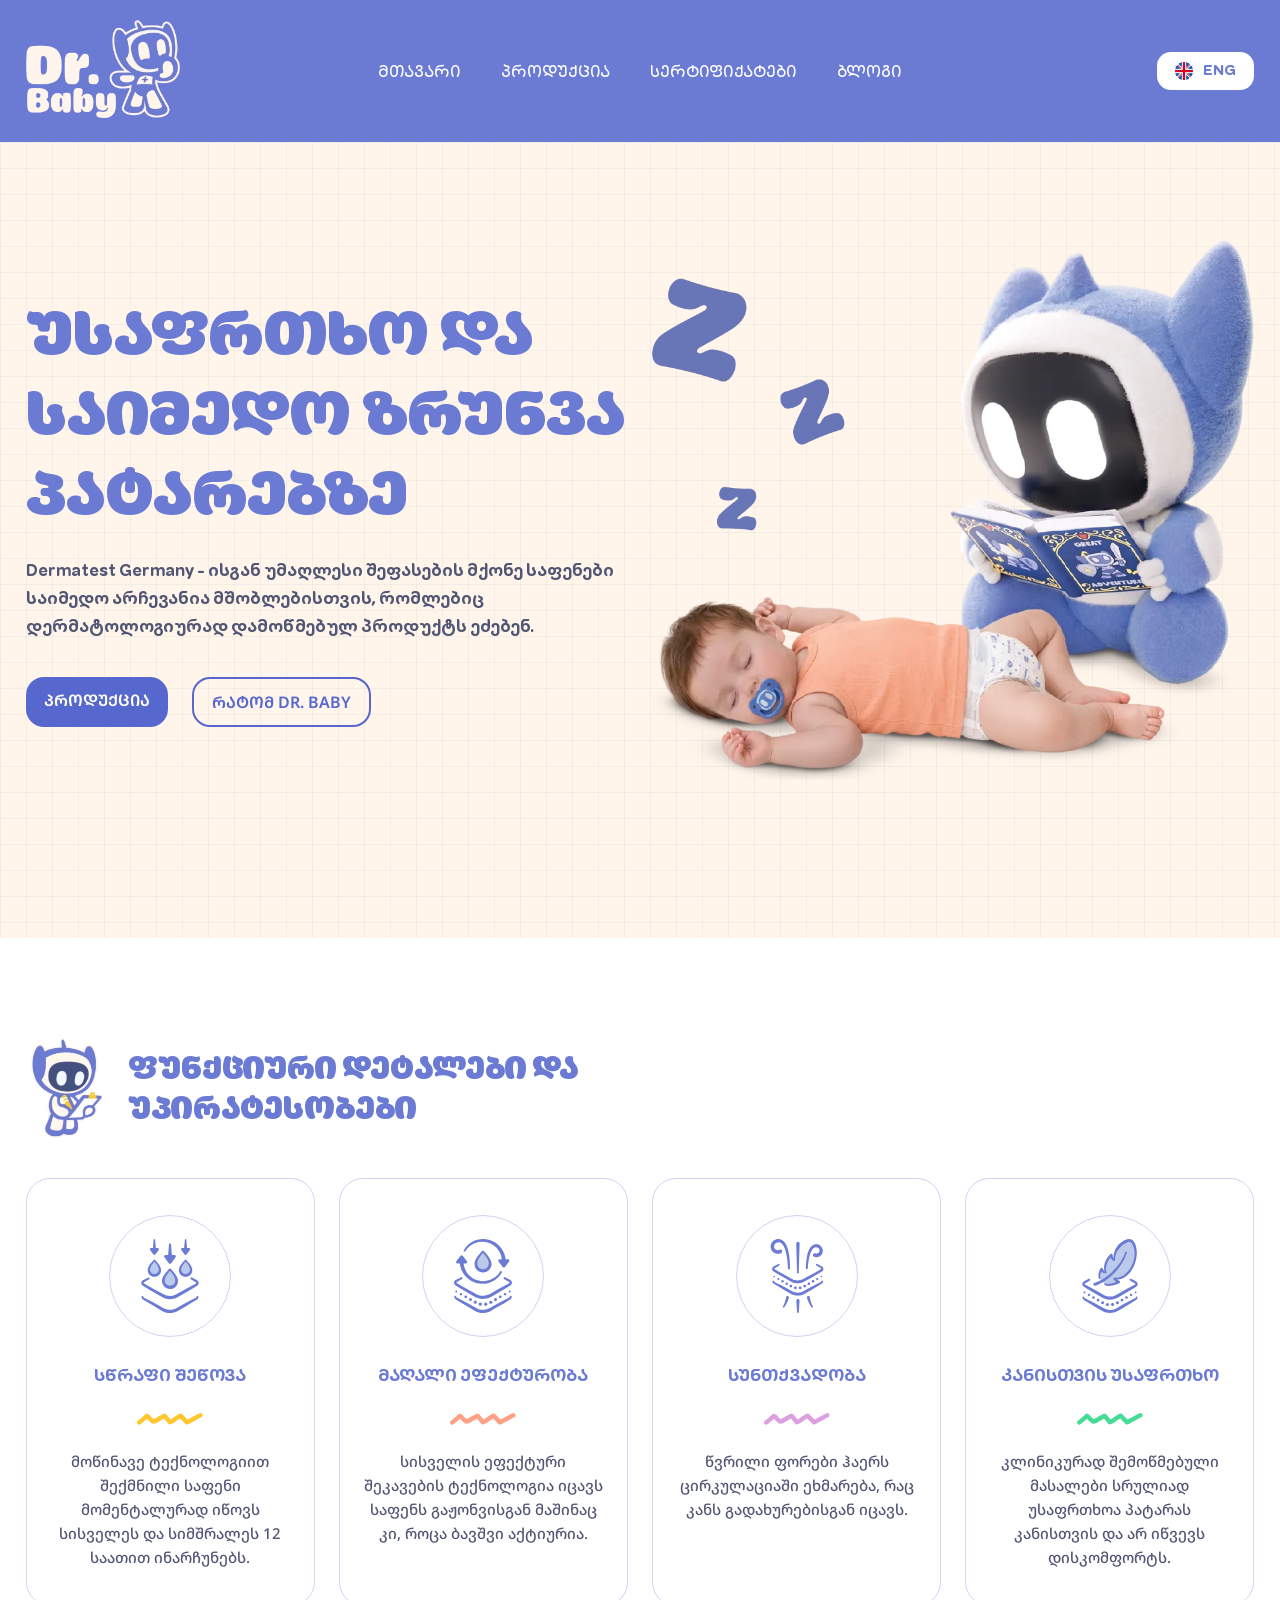
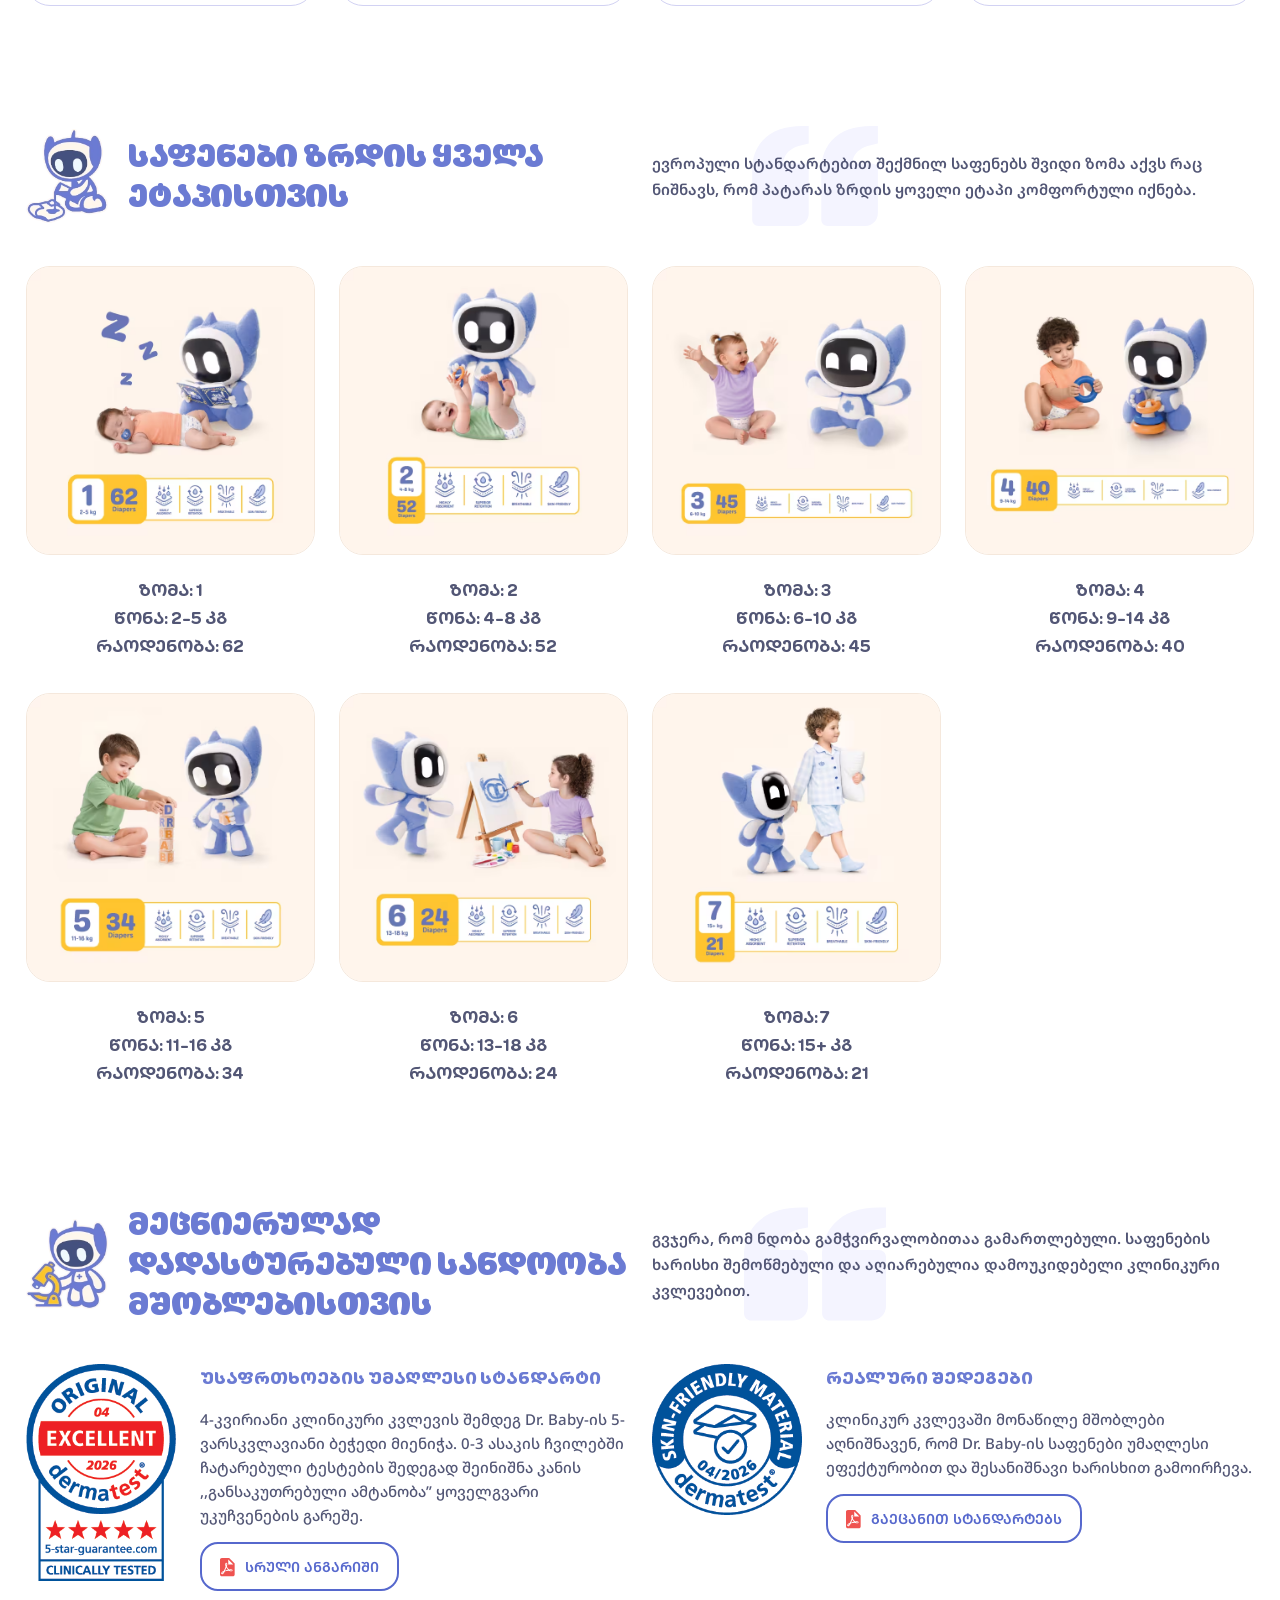
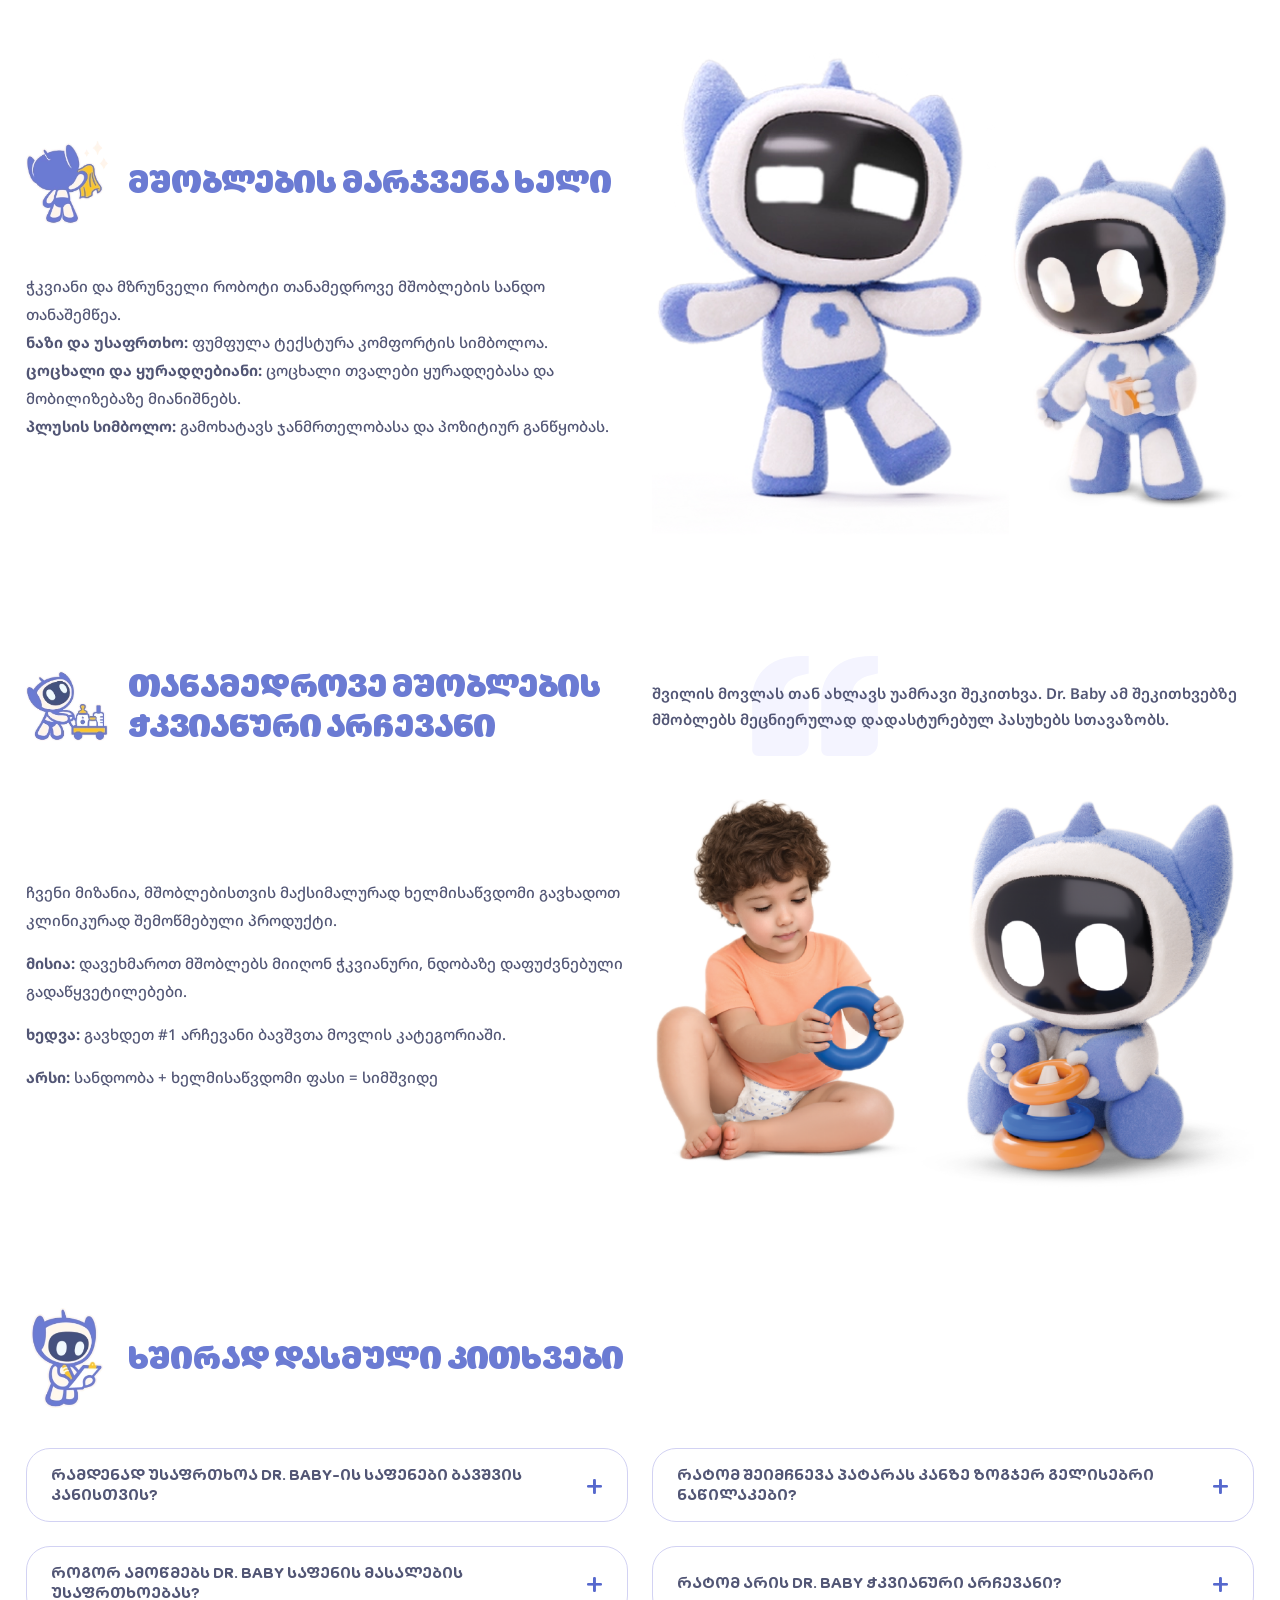
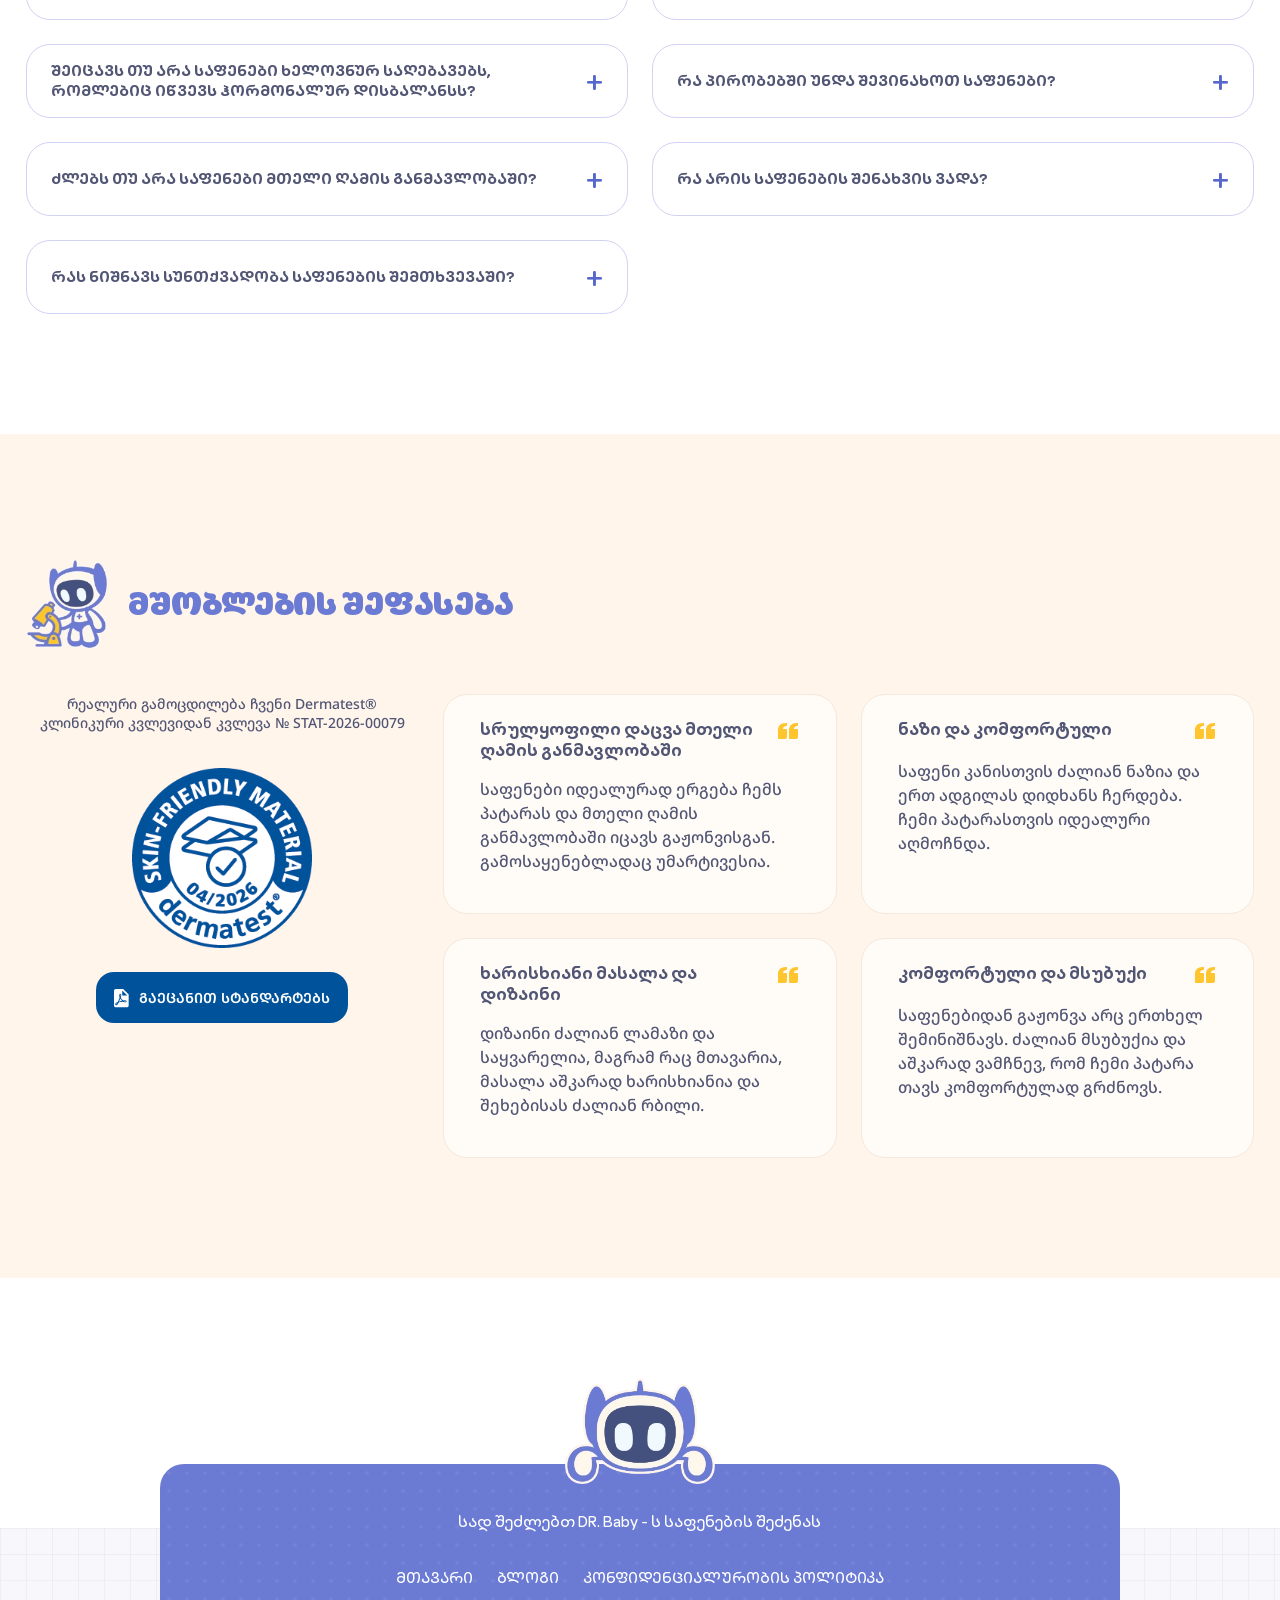
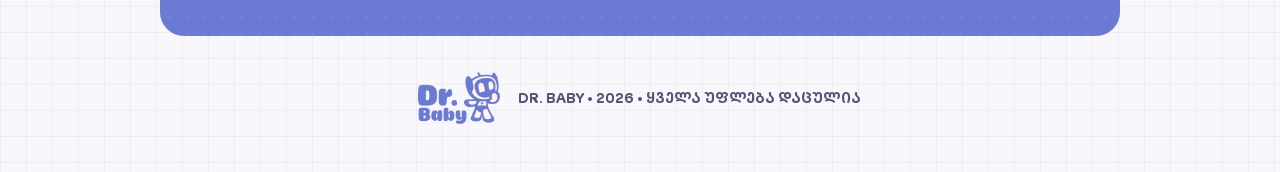
==== index.html @ a58a4345 "Add files via upload" ====
<!doctype html>
<html lang="ka_GE">
    <head>
        <!-- Global Meta Tags -->
        <meta charset="UTF-8" />
        <meta name="description" content="Iwebs HTML Meta Description" />
        <meta name="keywords" content="Iwebs, HTML, Meta, Keywords" />
        <meta name="author" content="Tsotne Kalandadze" />
        <meta name="copyright" content="Tsotne Kalandadze" />
        <meta name="robots" content="index,follow" />
        <meta name="theme-color" content="#000" />
        <meta name="viewport" content="width=device-width, initial-scale=1.0" />
        <!-- Open Graph Meta Tags -->
        <meta property="og:title" content="Iwebs HTML Open Graph Meta Title" />
        <meta property="og:type" content="website/article" />
        <meta property="og:url" content="https://localhost/" />
        <meta
            property="og:image"
            content="https://localhost/assets/media/images/meta-image.jpg"
        />
        <meta property="og:site_name" content="Iwebs HTML" />
        <meta
            property="og:description"
            content="Iwebs HTML Open Graph Meta Description"
        />
        <!-- Twitter Card Meta Tags -->
        <meta name="twitter:card" content="summary_large_image" />
        <meta
            name="twitter:description"
            content="Iwebs HTML Twitter Card Meta Description"
        />
        <meta
            name="twitter:title"
            content="Iwebs HTML Twitter Card Meta Title"
        />
        <meta
            name="twitter:image"
            content="https://localhost/assets/media/images/meta-image.jpg"
        />
        <meta name="twitter:site" content="@iwebshtml" />
        <meta name="twitter:creator" content="@iwebshtml" />
        <!-- Favicons -->
        <link
            rel="apple-touch-icon"
            sizes="180x180"
            href="assets/media/images/favicon/apple-touch-icon.png"
        />
        <link
            rel="icon"
            type="image/png"
            sizes="32x32"
            href="assets/media/images/favicon/favicon-32x32.png"
        />
        <link
            rel="icon"
            type="image/png"
            sizes="16x16"
            href="assets/media/images/favicon/favicon-16x16.png"
        />
        <link rel="manifest" href="site.webmanifest" />
        <!-- Title -->
        <title>Iwebs HTML - Title Tag</title>
        <!-- Canonical URLs -->
        <link rel="canonical" href="https://localhost/" />
        <!-- Styles -->
        <link rel="stylesheet" href="assets/css/fonts.css" />
        <link rel="stylesheet" href="assets/css/main.css" />
        <link rel="stylesheet" href="assets/css/responsive.css" />
    </head>
    <body>
        <header class="main-header">
            <div class="main-header-ui container">
                <div class="header-ui-lft">
                    <a href="#">
                        <img class="header-logo-img" 
                        title="Dr. Baby"
                        alt="Dr. Baby Logo" 
                        src="assets/media/images/drbaby-logo-white.webp">
                    </a>
                </div>

                <div class="header-ui-ctr">
                    <input type="checkbox" id="hamburger" class="hamburger" />
                    <label for="hamburger" class="hamburger-label">
                        <div class="hamburger-icon">
                            <div></div>
                        </div>
                    </label>
                    <nav class="main-nav">
                        <ul>
                            <li><a href="#">მთავარი</a></li>
                            <li><a href="#">პროდუქცია</a></li>
                            <li><a href="#">სერტიფიქატები</a></li>
                            <li><a href="#">ბლოგი</a></li>
                        </ul>
                    </nav>
                </div>

                <div class="header-ui-rgt">
                    <a href="index-en.html" class="lang-btn">
                        <div class="lang-btn-icon lang-btn-en"></div>
                        <span class="lang-btn-txt">ENG</span>
                    </a>
                </div>
            </div>
        </header>
        <!-- /END OF MAIN HEADER -->

        <main class="main-content">

            <section class="hero-section">
                <div class="hero-section-ui container grid grid-2">
                    <div class="hero-section-lft">
                        <div class="hero-section-lft-ui">
                            <h1 class="hero-section-h1">უსაფრთხო და საიმედო ზრუნვა პატარებზე</h1>
                            <h2 class="hero-section-h2">Dermatest Germany - ისგან უმაღლესი შეფასების მქონე საფენები საიმედო არჩევანია მშობლებისთვის, რომლებიც დერმატოლოგიურად დამოწმებულ პროდუქტს ეძებენ.</h2>
                            <div class="hero-btns">
                                <a href="#" class="btn-standard btn-purple">პროდუქცია</a>
                                <a href="#" class="btn-standard btn-transparent">რატომ dr. baby</a>
                            </div>
                        </div>
                    </div>
                    <div class="hero-section-rgt">
                        <div class="hero-section-img-div"></div>
                    </div>
                </div>
            </section>
            <!-- /END OF HERO SECTION -->

            <section class="features-section">
                <div class="features-section-ui container">
                    
                    <div class="section-header">
                        <div class="section-header-lft">
                            <div class="section-mascot features-section-mascot"></div>
                            <h3 class="section-header-h3">ფუნქციური დეტალები და უპირატესობები</h3>
                        </div>
                    </div>

                    <div class="features-cards grid grid-4">
                        
                        <div class="features-card">
                            <div class="features-card-icon features-card-icon-1"></div>
                            <span class="features-card-title">სწრაფი შეწოვა</span>
                            <div class="features-card-line features-card-line-1"></div>
                            <span class="features-card-txt">მოწინავე ტექნოლოგიით შექმნილი საფენი მომენტალურად იწოვს სისველეს და სიმშრალეს 12 საათით ინარჩუნებს.</span>
                        </div>

                        <div class="features-card">
                            <div class="features-card-icon features-card-icon-2"></div>
                            <span class="features-card-title">მაღალი ეფექტურობა</span>
                            <div class="features-card-line features-card-line-2"></div>
                            <span class="features-card-txt">სისველის ეფექტური შეკავების ტექნოლოგია იცავს საფენს გაჟონვისგან მაშინაც კი, როცა ბავშვი აქტიურია.</span>
                        </div>

                        <div class="features-card">
                            <div class="features-card-icon features-card-icon-3"></div>
                            <span class="features-card-title">სუნთქვადობა</span>
                            <div class="features-card-line features-card-line-3"></div>
                            <span class="features-card-txt">წვრილი ფორები ჰაერს ცირკულაციაში ეხმარება, რაც კანს გადახურებისგან იცავს.</span>
                        </div>

                        <div class="features-card">
                            <div class="features-card-icon features-card-icon-4"></div>
                            <span class="features-card-title">კანისთვის უსაფრთხო</span>
                            <div class="features-card-line features-card-line-4"></div>
                            <span class="features-card-txt">კლინიკურად შემოწმებული მასალები სრულიად უსაფრთხოა პატარას კანისთვის და არ იწვევს დისკომფორტს.</span>
                        </div>
                    
                    </div>
                
                </div>
            </section>
            <!-- /END OF FEATURES SECTION -->

            <section class="products-section">
                <div class="products-section-ui container">
                    
                    <div class="section-header section-header-wq">
                        <div class="section-header-lft">
                            <div class="section-mascot products-section-mascot"></div>
                            <h3 class="section-header-h3">საფენები ზრდის ყველა ეტაპისთვის</h3>
                        </div>
                        <div class="section-header-rgt">
                            <p class="section-header-quote">ევროპული სტანდარტებით შექმნილ საფენებს შვიდი ზომა აქვს რაც ნიშნავს, რომ პატარას ზრდის ყოველი ეტაპი კომფორტული იქნება.</p>
                        </div>
                    </div>

                    <div class="product-cards grid grid-4">
                        
                        <div class="product-card">
                            <div class="product-card-img-div">
                                <img class="product-card-img img-scale" 
                                alt="DR.BABY Product Image"
                                title="DR.BABY Product Image"
                                src="assets/media/images/product-images/Product-1-1.avif">
                            </div>
                            <div class="product-card-info">
                                <span class="product-card-info-txt">ზომა: 1</span>
                                <span class="product-card-info-txt">წონა: 2-5 კგ</span>
                                <span class="product-card-info-txt">რაოდენობა: 62</span>
                            </div>
                        </div>

                        <div class="product-card">
                            <div class="product-card-img-div">
                                <img class="product-card-img img-scale" 
                                alt="DR.BABY Product Image"
                                title="DR.BABY Product Image"
                                src="assets/media/images/product-images/Product-2-2.avif">
                            </div>
                            <div class="product-card-info">
                                <span class="product-card-info-txt">ზომა: 2</span>
                                <span class="product-card-info-txt">წონა: 4-8 კგ</span>
                                <span class="product-card-info-txt">რაოდენობა: 52</span>
                            </div>
                        </div>

                        <div class="product-card">
                            <div class="product-card-img-div">
                                <img class="product-card-img img-scale" 
                                alt="DR.BABY Product Image"
                                title="DR.BABY Product Image"
                                src="assets/media/images/product-images/Product-3-3.avif">
                            </div>
                            <div class="product-card-info">
                                <span class="product-card-info-txt">ზომა: 3</span>
                                <span class="product-card-info-txt">წონა: 6-10 კგ</span>
                                <span class="product-card-info-txt">რაოდენობა: 45</span>
                            </div>
                        </div>

                        <div class="product-card">
                            <div class="product-card-img-div">
                                <img class="product-card-img img-scale" 
                                alt="DR.BABY Product Image"
                                title="DR.BABY Product Image"
                                src="assets/media/images/product-images/Product-4-4.avif">
                            </div>
                            <div class="product-card-info">
                                <span class="product-card-info-txt">ზომა: 4</span>
                                <span class="product-card-info-txt">წონა: 9-14 კგ</span>
                                <span class="product-card-info-txt">რაოდენობა: 40</span>
                            </div>
                        </div>

                        <div class="product-card">
                            <div class="product-card-img-div">
                                <img class="product-card-img img-scale" 
                                alt="DR.BABY Product Image"
                                title="DR.BABY Product Image"
                                src="assets/media/images/product-images/Product-5-5.avif">
                            </div>
                            <div class="product-card-info">
                                <span class="product-card-info-txt">ზომა: 5</span>
                                <span class="product-card-info-txt">წონა: 11-16 კგ</span>
                                <span class="product-card-info-txt">რაოდენობა: 34</span>
                            </div>
                        </div>

                        <div class="product-card">
                            <div class="product-card-img-div">
                                <img class="product-card-img img-scale" 
                                alt="DR.BABY Product Image"
                                title="DR.BABY Product Image"
                                src="assets/media/images/product-images/Product-6-6.avif">
                            </div>
                            <div class="product-card-info">
                                <span class="product-card-info-txt">ზომა: 6</span>
                                <span class="product-card-info-txt">წონა: 13-18 კგ</span>
                                <span class="product-card-info-txt">რაოდენობა: 24</span>
                            </div>
                        </div>

                        <div class="product-card">
                            <div class="product-card-img-div">
                                <img class="product-card-img img-scale" 
                                alt="DR.BABY Product Image"
                                title="DR.BABY Product Image"
                                src="assets/media/images/product-images/Product-7-7.avif">
                            </div>
                            <div class="product-card-info">
                                <span class="product-card-info-txt">ზომა: 7</span>
                                <span class="product-card-info-txt">წონა: 15+ კგ</span>
                                <span class="product-card-info-txt">რაოდენობა: 21</span>
                            </div>
                        </div>

                        <!-- <div class="products-card-certificate">
                            <div class="product-certificate"></div>
                            <span class="product-claim">12-საათიანი სიმშრალე და Dermatest® Excellent Safety</span>
                        </div> -->
                    
                    </div>
                
                </div>
            </section>
            <!-- /END OF PRODUCTS SECTION -->

            <!--<section class="certificates-section">
                <div class="certificates-section-ui container">

                    <div class="section-header section-header-wq">
                        <div class="section-header-lft">
                            <div class="section-mascot certificates-section-mascot"></div>
                            <h3 class="section-header-h3">მეცნიერულად დადასტურებული სანდოობა მშობლებისთვის</h3>
                        </div>
                        <div class="section-header-rgt">
                            <div class="section-header-quote-icon"></div>
                            <p class="section-header-quote">გვჯერა, რომ ნდობა გამჭვირვალობითაა გამართლებული. საფენების ხარისხი შემოწმებული და აღიარებულია დამოუკიდებელი კლინიკური კვლევებით.</p>
                        </div>
                    </div>

                    <div class="certificates-ui grid grid-4">
                        
                        <div class="certificates">
                            
                            <div class="certificate">
                                <div class="certificate-image-div">
                                     <img alt=""
                                     title=""
                                     class="certificate-image"
                                     src="assets/media/images/CERTIFICATE-1.webp" alt="">
                                </div>
                                <div class="certificate-info">
                                    <span class="certificate-title">უსაფრთხოების უმაღლესი სტანდარტი</span>
                                    <p class="certificate-description">4-კვირიანი კლინიკური კვლევის შემდეგ Dr. Baby-ის 5-ვარსკვლავიანი ბეჭედი მიენიჭა. 0-3 ასაკის ჩვილებში ჩატარებული ტესტების შედეგად შეინიშნა კანის ,,განსაკუთრებული ამტანობა” ყოველგვარი უკუჩვენების გარეშე.</p>
                                    <a href="#" 
                                       target="_blank"
                                       class="btn-standard btn-transparent btn-transparent-file certificates-btn">
                                       <span class="file-btn-icon file-btn-icon-red"></span>
                                        სრული ანგარიში
                                    </a>
                                </div>
                            </div>

                            <div class="line line-blue certificates-line"></div>

                            <div class="certificate">
                                <div class="certificate-image-div">
                                     <img alt=""
                                     title=""
                                     class="certificate-image"
                                     src="assets/media/images/CERTIFICATE-2.webp" alt="">
                                </div>
                                <div class="certificate-info">
                                    <span class="certificate-title">რეალური შედეგები</span>
                                    <p class="certificate-description">კლინიკურ კვლევაში მონაწილე მშობლები აღნიშნავენ, რომ Dr. Baby-ის საფენები უმაღლესი ეფექტურობით და შესანიშნავი ხარისხით გამოირჩევა.</p>
                                    <a href="#" 
                                       target="_blank"
                                       class="btn-standard btn-transparent btn-transparent-file certificates-btn">
                                       <span class="file-btn-icon file-btn-icon-red"></span>
                                        გაეცანით სტანდარტებს
                                    </a>
                                </div>
                            </div>

                        </div>
                        
                        <div class="certificates-3d-mascot-div">

                            <div class="certificates-3d-mascot"></div>

                        </div>
                    
                    </div>
                
                </div>
            </section>-->
            <!-- /END OF CERTIFICATES SECTION -->

            <section class="certificates-section-v2">
                <div class="certificates-section-ui-v2 container">

                    <div class="section-header section-header-wq">
                        <div class="section-header-lft">
                            <div class="section-mascot certificates-section-mascot"></div>
                            <h3 class="section-header-h3">მეცნიერულად დადასტურებული სანდოობა მშობლებისთვის</h3>
                        </div>
                        <div class="section-header-rgt">
                            <p class="section-header-quote">გვჯერა, რომ ნდობა გამჭვირვალობითაა გამართლებული. საფენების ხარისხი შემოწმებული და აღიარებულია დამოუკიდებელი კლინიკური კვლევებით.</p>
                        </div>
                    </div>

                    <div class="certificates-ui-v2 grid grid-2">
                        
                        <div class="certificate-v1">
                            <div class="certificate-v1-image-div">
                                <img alt=""
                                title=""
                                class="certificate-image-v1"
                                src="assets/media/images/CERTIFICATE-1.webp" alt="">
                            </div>
                            <div class="certificate-info-v1">
                                <span class="certificate-title">უსაფრთხოების უმაღლესი სტანდარტი</span>
                                <p class="certificate-description">4-კვირიანი კლინიკური კვლევის შემდეგ Dr. Baby-ის 5-ვარსკვლავიანი ბეჭედი მიენიჭა. 0-3 ასაკის ჩვილებში ჩატარებული ტესტების შედეგად შეინიშნა კანის ,,განსაკუთრებული ამტანობა” ყოველგვარი უკუჩვენების გარეშე.</p>
                                <a href="#" 
                                    target="_blank"
                                    class="btn-standard btn-transparent btn-transparent-file certificates-btn">
                                    <span class="file-btn-icon file-btn-icon-red"></span>
                                    სრული ანგარიში
                                </a>
                            </div>
                        </div>
                        
                        <div class="certificate-v1">
                            <div class="certificate-v1-image-div">
                                <img alt=""
                                title=""
                                class="certificate-image-v1"
                                src="assets/media/images/CERTIFICATE-2.webp" alt="">
                            </div>
                            <div class="certificate-info-v1">
                                <span class="certificate-title">რეალური შედეგები</span>
                                <p class="certificate-description">კლინიკურ კვლევაში მონაწილე მშობლები აღნიშნავენ, რომ Dr. Baby-ის საფენები უმაღლესი ეფექტურობით და შესანიშნავი ხარისხით გამოირჩევა.</p>
                                <a href="#" 
                                    target="_blank"
                                    class="btn-standard btn-transparent btn-transparent-file certificates-btn">
                                    <span class="file-btn-icon file-btn-icon-red"></span>
                                    გაეცანით სტანდარტებს
                                </a>
                            </div>
                        </div>
                    
                    </div>

                </div>
            </section>

            <section class="mascot-section">
                <div class="mascot-section-ui container">

                    <div class="about-mascot-content grid grid-2">
                        
                        <div class="about-mascot-content-lft">

                            <div class="section-header mascot-section-header">
                                <div class="section-header-lft">
                                    <div class="section-mascot mascot-section-mascot"></div>
                                    <h3 class="section-header-h3">მშობლების მარჯვენა ხელი</h3>
                                </div>
                            </div>

                            <div class="about-mascot-txt-div">
                                <p class="about-mascot-txt">ჭკვიანი და მზრუნველი რობოტი თანამედროვე მშობლების სანდო თანაშემწეა.
                                    <br><b>ნაზი და უსაფრთხო:</b> ფუმფულა ტექსტურა კომფორტის სიმბოლოა. 
                                    <br><b>ცოცხალი და ყურადღებიანი:</b> ცოცხალი თვალები ყურადღებასა და მობილიზებაზე მიანიშნებს. 
                                    <br><b>პლუსის სიმბოლო:</b> გამოხატავს ჯანმრთელობასა და პოზიტიურ განწყობას. 
                                </p>
                            </div>
                        
                        </div>
                        
                        <div class="about-mascot-content-rgt">
                            <div class="about-mascot-3d-mascot"></div>
                        </div>
                    
                    </div>

                </div>
            </section>
            <!-- /END OF ABOUT MASCOT SECTION -->

            <section class="about-us-section">
                <div class="about-us-section-ui container">

                    <div class="section-header section-header-wq mascot-section-header">
                        <div class="section-header-lft">
                            <div class="section-mascot about-us-section-mascot"></div>
                            <h3 class="section-header-h3">თანამედროვე მშობლების ჭკვიანური არჩევანი</h3>
                        </div>
                         <div class="section-header-rgt">
                            <p class="section-header-quote">შვილის მოვლას თან ახლავს უამრავი შეკითხვა. Dr. Baby ამ შეკითხვებზე მშობლებს მეცნიერულად დადასტურებულ პასუხებს სთავაზობს.</p>
                        </div>
                    </div>

                    <div class="about-us-ui grid grid-2">

                        <div class="about-us-ui-lft">
                            <div class="about-us-ui-lft-content">
                                <p class="about-us-txt">ჩვენი მიზანია, მშობლებისთვის მაქსიმალურად ხელმისაწვდომი გავხადოთ კლინიკურად შემოწმებული პროდუქტი.</p>
                                <p class="about-us-txt"><b>მისია:</b> დავეხმაროთ მშობლებს მიიღონ ჭკვიანური, ნდობაზე დაფუძვნებული გადაწყვეტილებები.</p>
                                <p class="about-us-txt"><b>ხედვა:</b> გავხდეთ #1 არჩევანი ბავშვთა მოვლის კატეგორიაში.</p> 
                                <p class="about-us-txt"><b>არსი:</b> სანდოობა + ხელმისაწვდომი ფასი = სიმშვიდე</p>
                            </div>
                        </div>

                        <div class="about-us-ui-rgt">
                            <div class="about-us-ui-img-div"></div>
                        </div>

                    </div>

                </div>
            </section>
            <!-- /END OF ABOUT US SECTION -->

            <section class="faq-section">
                <div class="faq-section-ui container">

                    <div class="section-header">
                        <div class="section-header-lft">
                            <div class="section-mascot features-section-mascot"></div>
                            <h3 class="section-header-h3">ხშირად დასმული კითხვები</h3>
                        </div>
                    </div>

                    <div class="faq-container">
                        
                        <div class="faq-column">
                            
                            <div class="faq-item">
                                <button class="faq-question">
                                    რამდენად უსაფრთხოა Dr. Baby-ის საფენები ბავშვის კანისთვის?
                                    <span class="icon">+</span>
                                </button>
                            
                                <div class="faq-answer">
                                    <div class="faq-answer-inner">
                                        <p>Dr. Baby-ის საფენები შემოწმებულია კლინიკურად დერმატოლოგიური მეთვალყურეობის ქვეშ და მიღებული აქვს 5-ვარსკვლავიანი შეფასება Dermatest Germany-ისგან. 4-კვირიანი დაკვირვების შედეგად დადგინდა, რომ პროდუქტს არ აქვს გვერდითი მოვლენები და არ იწვევს კანის გაღიზიანებას.</p>
                                    </div>
                                </div>
                            </div>

                            <div class="faq-item">
                                <button class="faq-question">
                                    როგორ ამოწმებს Dr. Baby საფენის მასალების უსაფრთხოებას?
                                    <span class="icon">+</span>
                                </button>
                            
                                <div class="faq-answer">
                                    <div class="faq-answer-inner">
                                        <p>საფენების წარმოებისას Dr. Baby არ იყენებს მავნე მასალებს. საბაზისო კომპონენტები მოწმდება ციტოტოქსიკურობაზე და არ არის ბიოაკუმულირებადი.</p>
                                    </div>
                                </div>
                            </div>

                            <div class="faq-item">
                                <button class="faq-question">
                                    შეიცავს თუ არა საფენები ხელოვნურ საღებავებს, რომლებიც იწვევს ჰორმონალურ დისბალანსს?
                                    <span class="icon">+</span>
                                </button>
                            
                                <div class="faq-answer">
                                    <div class="faq-answer-inner">
                                        <p>არა, Dr. Baby-ის საფენები არ მზადდება ისეთი მასალებისგან, რომლებიც ჰორმონალურ დისბალანსს იწვევს. საფენებში გამოყენებული პიგმენტები გარეთ არ გამოიყოფა და, შესაბამისად, არ ხვდება პატარას კანზე.</p>
                                    </div>
                                </div>
                            </div>

                             <div class="faq-item">
                                <button class="faq-question">
                                    ძლებს თუ არა საფენები მთელი ღამის განმავლობაში?
                                    <span class="icon">+</span>
                                </button>
                            
                                <div class="faq-answer">
                                    <div class="faq-answer-inner">
                                        <p>დიახ, კლინიკური კვლევით დადასტურდა, რომ საფენები მთელი ღამის განმავლობაში აკავებს სისველეს.</p>
                                    </div>
                                </div>
                            </div>

                             <div class="faq-item">
                                <button class="faq-question">
                                    რას ნიშნავს სუნთქვადობა საფენების შემთხვევაში?
                                    <span class="icon">+</span>
                                </button>
                            
                                <div class="faq-answer">
                                    <div class="faq-answer-inner">
                                        <p>საფენებში გამოყენებულია ისეთი მასალები, რომლებიც ჰაერის ცირკულაციას უწყობს ხელს. შედეგად, პატარას კანი ინარჩუნებს ნორმალურ ტემპერატურას და არ ღიზიანდება.</p>
                                    </div>
                                </div>
                            </div>

                        </div><!-- /end of faq-column-1 -->

                        <div class="faq-column">

                            <div class="faq-item">
                                <button class="faq-question">
                                    რატომ შეიმჩნევა პატარას კანზე ზოგჯერ გელისებრი ნაწილაკები? 
                                    <span class="icon">+</span>
                                </button>
                            
                                <div class="faq-answer">
                                    <div class="faq-answer-inner">
                                        <p>ეს ნაწილაკები გელისებრი მასალის ნაწილია, რომელიც არაა ტოქსიკური. თუ კანზე ამ ნაწილაკებს შეამჩნევთ, ნაზად მოაშორეთ ხელსახოცით.</p>
                                    </div>
                                </div>
                            </div>

                            <div class="faq-item">
                                <button class="faq-question">
                                    რატომ არის Dr. Baby ჭკვიანური არჩევანი?
                                    <span class="icon">+</span>
                                </button>
                            
                                <div class="faq-answer">
                                    <div class="faq-answer-inner">
                                        <p>Dr. Baby-ის საფენები ევროპული სტანდარტების მიხედვითაა დამზადებული და ამავდროულად ხელმისაწვდომი ფასით გამოირჩევა.</p>
                                    </div>
                                </div>
                            </div>

                            <div class="faq-item">
                                <button class="faq-question">
                                    რა პირობებში უნდა შევინახოთ საფენები?
                                    <span class="icon">+</span>
                                </button>
                            
                                <div class="faq-answer">
                                    <div class="faq-answer-inner">
                                        <p>შეინახეთ საფენები მშრალ, გრილ ადგილას, რომელსაც მზის პირდაპირი სინათლე არ უდგება.</p>
                                    </div>
                                </div>
                            </div>

                            <div class="faq-item">
                                <button class="faq-question">
                                    რა არის საფენების შენახვის ვადა?
                                    <span class="icon">+</span>
                                </button>
                            
                                <div class="faq-answer">
                                    <div class="faq-answer-inner">
                                        <p>რეკომენდებული პირობების დაცვის შემთხვევაში, შენახვის ვადა 12 თვეა.</p>
                                    </div>
                                </div>
                            </div>

                        </div><!-- /end of faq-column-2 -->
                    </div>

                </div>
            </section>
            <!-- /END OF FAQ SECTION -->

            <section class="ratings-section">
                <div class="ratings-section-ui container">

                    <div class="section-header">
                        <div class="section-header-lft">
                            <div class="section-mascot certificates-section-mascot"></div>
                            <h3 class="section-header-h3">მშობლების შეფასება</h3>
                        </div>
                    </div>

                    <div class="ratings-ui grid grid-3">
                        
                        <div class="ratings-ui-lft">
                            
                            <div class="ratings-disclaimer">
                                <span class="ratings-disclaimer-txt">რეალური გამოცდილება ჩვენი Dermatest® კლინიკური კვლევიდან კვლევა № STAT-2026-00079</span>
                            </div>
                            
                            <div class="ratings-certificate">
                                
                                <img title=""
                                alt=""
                                src="assets/media/images/CERTIFICATE-2.webp"
                                class="ratings-certificate-img">
                                
                                <a href="#" 
                                target="_blank"
                                class="btn-standard btn-blue btn-blue-file ratings-btn">
                                <span class="file-btn-icon file-btn-icon-blue"></span>
                                გაეცანით სტანდარტებს
                                </a>

                            </div>

                        </div>

                        <div class="ratings-ui-rgt grid grid-2">

                            <div class="rating-card">
                                <div class="rating-card-top">
                                    <span class="rating-card-title">სრულყოფილი დაცვა მთელი ღამის განმავლობაში</span>
                                    <div class="rating-card-quote-icon"></div>
                                </div>
                                <p class="rating-card-txt">საფენები იდეალურად ერგება ჩემს პატარას და მთელი ღამის განმავლობაში იცავს გაჟონვისგან. გამოსაყენებლადაც უმარტივესია.</p>
                            </div>

                            <div class="rating-card">
                                <div class="rating-card-top">
                                    <span class="rating-card-title">ნაზი და კომფორტული</span>
                                    <div class="rating-card-quote-icon"></div>
                                </div>
                                <p class="rating-card-txt">საფენი კანისთვის ძალიან ნაზია და ერთ ადგილას დიდხანს ჩერდება. ჩემი პატარასთვის იდეალური აღმოჩნდა.</p>
                            </div>

                            <div class="rating-card">
                                <div class="rating-card-top">
                                    <span class="rating-card-title">ხარისხიანი მასალა და დიზაინი</span>
                                    <div class="rating-card-quote-icon"></div>
                                </div>
                                <p class="rating-card-txt">დიზაინი ძალიან ლამაზი და საყვარელია, მაგრამ რაც მთავარია, მასალა აშკარად ხარისხიანია და შეხებისას ძალიან რბილი.</p>
                            </div>

                            <div class="rating-card">
                                <div class="rating-card-top">
                                    <span class="rating-card-title">კომფორტული და მსუბუქი</span>
                                    <div class="rating-card-quote-icon"></div>
                                </div>
                                <p class="rating-card-txt">საფენებიდან გაჟონვა არც ერთხელ შემინიშნავს. ძალიან მსუბუქია და აშკარად ვამჩნევ, რომ ჩემი პატარა თავს კომფორტულად გრძნოვს.</p>
                            </div>
                            
                        </div>

                    </div>

                </div>
            </section>
            <!-- /END OF RATINGS SECTION -->

        </main>

        <footer class="main-footer">
            <div class="main-footer-ui container">

                <div class="footer-top-ui">
                
                    <div class="footer-mascot"></div>
                    
                    <div class="footer-top">
                        <span class="footer-info-txt">სად შეძლებთ DR. Baby - ს საფენების შეძენას</span>
                        <nav class="footer-nav">
                            <ul class="footer-nav-ul">
                                <li class="footer-nav-li">
                                    <a href="#" class="footer-nav-a">მთავარი</a>
                                </li>
                                <li class="footer-nav-li">
                                    <a href="#" class="footer-nav-a">ბლოგი</a>
                                </li>
                                <li class="footer-nav-li">
                                    <a href="#" class="footer-nav-a">კონფიდენციალურობის პოლიტიკა</a>
                                </li>
                            </ul>
                        </nav>
                    </div>

                </div>

                <div class="footer-bottom-info">
                    <img alt=""
                    title=""
                    class="footer-logo-img"
                    src="assets/media/images/drbaby-logo-1.webp">
                    <span class="footer-copyright-txt">Dr. Baby   •   2026   •   ყველა უფლება დაცულია</span>
                </div>

            </div>
        </footer>

        <script src="assets/js/script.js"></script>
    </body>
</html>
---- assets/css/fonts.css ----
@font-face {
    font-family: 'OmnesGeorgian';
    src: url('../fonts/OmnesGeorgian-Black.woff2') format('woff2');
    font-weight: 900;
    font-style: normal;
    font-display: swap;
}

@font-face {
    font-family: 'OmnesGeorgian';
    src: url('../fonts/OmnesGeorgian-Bold.woff2') format('woff2');
    font-weight: bold;
    font-style: normal;
    font-display: swap;
}

@font-face {
    font-family: 'OmnesGeorgian';
    src: url('../fonts/OmnesGeorgian-SemiBold.woff2') format('woff2');
    font-weight: 600;
    font-style: normal;
    font-display: swap;
}

@font-face {
    font-family: 'OmnesGeorgian';
    src: url('../fonts/OmnesGeorgian-Medium.woff2') format('woff2');
    font-weight: 500;
    font-style: normal;
    font-display: swap;
}

@font-face {
    font-family: 'Noto Sans Georgian';
    src: url('../fonts/NotoSansGeorgian-Bold.woff2') format('woff2');
    font-weight: bold;
    font-style: normal;
    font-display: swap;
}

@font-face {
    font-family: 'Noto Sans Georgian';
    src: url('../fonts/NotoSansGeorgian-SemiBold.woff2') format('woff2');
    font-weight: 600;
    font-style: normal;
    font-display: swap;
}

@font-face {
    font-family: 'Noto Sans Georgian';
    src: url('../fonts/NotoSansGeorgian-Medium.woff2') format('woff2');
    font-weight: 500;
    font-style: normal;
    font-display: swap;
}

@font-face {
    font-family: 'SN Pro';
    src: url('../fonts/SNPro-Black.woff2') format('woff2');
    font-weight: 900;
    font-style: normal;
    font-display: swap;
}

@font-face {
    font-family: 'SN Pro';
    src: url('../fonts/SNPro-Bold.woff2') format('woff2');
    font-weight: bold;
    font-style: normal;
    font-display: swap;
}

@font-face {
    font-family: 'SN Pro';
    src: url('../fonts/SNPro-SemiBold.woff2') format('woff2');
    font-weight: 600;
    font-style: normal;
    font-display: swap;
}

@font-face {
    font-family: 'SN Pro';
    src: url('../fonts/SNPro-Medium.woff2') format('woff2');
    font-weight: 500;
    font-style: normal;
    font-display: swap;
}

:root {
    --font-primary: "OmnesGeorgian";  
    --font-regular: "Noto Sans Georgian";
    --font-weight-black: 900;
    --font-weight-bold: bold;
    --font-weight-semibold: 600;
    --font-weight-medium: 500;
}

body.eng {
    --font-primary: "SN Pro";
}
---- assets/css/main.css ----
/*
|---------------------------------------------------------
| MAIN LAYOUT                                      1440PX
|---------------------------------------------------------
|
*/

html {
    scroll-behavior: smooth;
}

body {
    margin: 0;
    min-height: 100vh;
    display: flex;
    flex-direction: column;
    min-width: 340px;
}

.main-content {
    flex: 1;
}

.container {
    width: 96%;
    max-width: 1440px;
    margin: 0 auto;
}

.main-footer {
    margin-top: 250px;
    position: relative;
    background: lightslategray;
}

/*
|---------------------------------------------------------
| GLOBAL STYLES                                    1440PX
|---------------------------------------------------------
|
*/

/* Grid Styles */

.grid {
    display: grid;
    gap: 24px;
}

.grid-1 { grid-template-columns: 1fr; }
.grid-2 { grid-template-columns: repeat(2, 1fr); }
.grid-3 { grid-template-columns: repeat(3, 1fr); }
.grid-4 { grid-template-columns: repeat(4, 1fr); }

:root {
    
    /* Colors */
    --full-black: #000;
    --full-white: #fff;
    --main-txt: #525675;
    --main-purple: #6B7BD3;
    --purple-darker: #5668CD;
    --silent-white: #FFF5EB;
    --main-yellow: #FFC52C;
    --rich-grey: #3B3B3B;
    --white-lilac: #F8F8FC;
    --moon-raker: #D2D2F3;
    --medium-electric-blue: #00529B;
    --cotton-white: #FFFBF6;

    /* Borders */
    --border-radius-main: 24px;
    --border-radius-btn: 18px;
    --border-radius-lang-btn: 14px;
    --border-standard: 1px solid var(--moon-raker);
    --border-yellow: 1px solid #F5E8DC;

    /* Margins and Paddings */
    --section-padding-06-12: 60px 0 120px;
    --section-padding-12-06: 120px 0 60px;
    --section-padding-10-12: 100px 0 120px;
    --section-padding-12-12: 120px 0 120px; 
    --section-padding-12-10: 120px 0 100px; 
    --section-padding-0-12: 0 0 120px;

}

.hero-section { padding: var(--section-padding-06-12); }
.features-section { padding: var(--section-padding-10-12); }
.certificates-section-v2 { padding: var(--section-padding-12-06); }
.about-us-section { padding: var(--section-padding-12-12); }
.faq-section { padding: var(--section-padding-0-12) }
.ratings-section { padding: var(--section-padding-12-12); }

/* Buttons */
.btn-standard {
    display: flex;
    gap: 10px;
    font-size: 16px;
    padding: 12px 18px;
    box-sizing: border-box;
    text-decoration: none;
    font-family: var(--font-regular);
    text-transform: uppercase;
    font-feature-settings: "case" on;
    font-weight: var(--font-weight-semibold);
    border-radius: var(--border-radius-btn);
    transition: background-color 0.3s ease; 
}

.btn-purple { 
    color: var(--full-white);
    background-color: var(--purple-darker);
}

.btn-purple:hover {
    background-color: #404d99;
}

.btn-transparent {
    color: var(--purple-darker);
    border: 2px solid var(--purple-darker);
}

.btn-transparent:hover {
    color: var(--full-white);
    background-color: #404d99;
    border: 2px solid #404d99;
}

.btn-transparent-file, .btn-blue-file {
    display: flex;
    font-size: 14px;
    align-items: center;
}

.file-btn-icon {
    width: 15px;
    height: 19px;
    margin-top: 2px;
    min-width: 15px;
    background-size: 15px 19px;
    background-repeat: no-repeat;
}

.file-btn-icon-red {
    background-image: url('../media/images/pdf-icon-red.svg');
}

.file-btn-icon-blue {
    background-image: url('../media/images/pdf-icon-white-1.svg');
}

.btn-blue {
    color: var(--full-white);
    background-color: var(--medium-electric-blue);
}

.btn-blue:hover {
    background-color: #053f72;
}

/* Section Header */
.section-header {
    display: flex;
    padding-bottom: 40px;
}

.section-header-wq {
    gap: 24px;
}

.section-header-wq .section-header-lft  {
    width: 50%;
}

.section-header-lft {
    display: flex;
    gap: 20px;
    width: 100%;
    max-width: 708px;
    align-items: center;  
}

.section-mascot {
    min-width: 82px;
    height: 100px;
    background-size: contain;
    background-repeat: no-repeat;
    background-position: center;       
}

.section-header-h3 {
    margin: 0;
    font-size: 32px;
    line-height: 40px;
    color: var(--main-purple);
    font-family: var(--font-primary);
    font-feature-settings: "case" on;
    font-weight: var(--font-weight-black);
}

.section-header-rgt {
    width: 50%;
    display: flex;
    align-items: center;
    position: relative;
    background-repeat: no-repeat;
    background-size: 142px 100%;
    background-position: 20%;
    background-image: url('../media/images/quote-icon.svg');
}

.section-header-quote {
    width: 100%;
    z-index: 9;
    margin: 0;
    font-size: 15px;
    line-height: 26px;
    color: var(--main-txt);
    font-family: var(--font-regular);
    font-weight: var(--font-weight-semibold);
}

/* Image Styles */
.img-scale { transition: transform 0.3s ease-in-out; } 
.img-scale:hover { transform: scale(1.08); }

/* Lines */
.line {
    width: 100%;
    height: 1px;
}

.line-blue { background-color: var(--moon-raker); }

/*
|---------------------------------------------------------
| MAIN HEADER                                      1440PX
|---------------------------------------------------------
|
*/

.main-header {
    background-color: var(--main-purple);
}

.main-header-ui {
    display: flex;
    padding: 20px 0;
    align-items: center;
    justify-content: space-between;
}

.header-ui-lft {
    width: 30%;
}

.header-logo-img {
    width: 154px;
    height: auto;
    max-width: 100%;
}

.header-ui-ctr {
    width: 70%;
}

.header-ui-rgt {
    width: 30%;
    display: flex;
    justify-content: end;
}

/* Main Navigation */

.hamburger {
    display: none;
    visibility: hidden;
}

.main-nav {
    font-family: var(--font-primary);
    text-transform: uppercase;
    font-feature-settings: "case" on;
}

.main-nav ul {
    margin: 0;
    padding: 0;
    display: flex;
    list-style: none;
    align-items: center;
    justify-content: center;
}

.main-nav ul li {
    margin: 0 3%;
}

.main-nav ul li a { 
    font-size: 17px;
    text-decoration: none;
    color: var(--full-white);
    font-weight: var(--font-weight-medium);
}

.main-nav ul li a:hover {
    text-decoration: underline;
}

/* Header Button */

.lang-btn {
    display: flex;
    gap: 10px;
    padding: 8px 18px;
    justify-content: center;
    align-items: center;
    text-decoration: none;
    background-color: var(--full-white);
    border-radius: var(--border-radius-lang-btn);
}

.lang-btn-icon {
    width: 18px;
    height: 18px;
    background-size: 18px;
    background-repeat: no-repeat;
}

.lang-btn-en { background-image: url('../media/images/eng-flag.png'); }

.lang-btn-ge { background-image: url('../media/images/geo-flag.png'); }

.lang-btn-txt {
    font-size: 16px;
    margin-bottom: 2px;
    color: var(--main-purple);
    font-family: var(--font-primary);
    font-weight: var(--font-weight-semibold);
}

/*
|---------------------------------------------------------
| HERO SECTION                                     1440PX
|---------------------------------------------------------
|
*/

.hero-section {
    overflow: hidden;
    background-color: var(--silent-white);
    background-image:
        linear-gradient(rgba(217, 217, 217, 0.3) 1px, transparent 1px),
        linear-gradient(90deg, rgba(217, 217, 217, 0.3) 1px, transparent 1px);
    background-size: 26px 26px; 
}

.hero-section-lft {
    display: flex;
    align-items: center;
}

.hero-section-h1 {
    margin: 0;
    font-size: 64px;
    line-height: 80px;
    color: var(--main-purple);
    text-transform: uppercase;
    font-feature-settings: "case" on;
    font-family: var(--font-primary);
    font-weight: var(--font-weight-black);
}

.hero-section-h2 {
    font-size: 17px;
    line-height: 28px;
    margin: 24px 0 36px;
    color: var(--main-txt);
    font-family: var(--font-primary);
    font-weight: var(--font-weight-semibold);
}

.hero-btns {
    display: flex;
    gap: 24px;
}

.hero-section-img-div {
    width: 100%;
    height: 616px;
    background-size: contain;
    background-position: center;
    background-repeat: no-repeat;
    background-image: url('../media/images/drbaby-hero-image-1.webp');
}

/*
|---------------------------------------------------------
| FEATRUES SECTION                                 1440PX
|---------------------------------------------------------
|
*/

.features-section {
    overflow: hidden;
    box-sizing: border-box;
}

.features-section-mascot {
    background-image: url('../media/images/drbaby-mascot-small-1.webp');
}

.features-card {
    display: flex;
    flex-direction: column;
    padding: 36px 24px;
    text-align: center;
    align-items: center;
    box-sizing: border-box;
    border: var(--border-standard);
    border-radius: var(--border-radius-main);
}

.features-card-icon {
    width: 120px;
    height: 120px;
    margin-bottom: 24px;
    border-radius: 100%;
    background-size: 58px 74px;
    background-repeat: no-repeat;
    background-position: center;
    border: var(--border-standard);
    transition: transform 0.4s ease-in-out; 
    transform-style: preserve-3d; 
}

.features-card:hover .features-card-icon {
    transform: rotateY(180deg);
}

.features-card-title {
    font-size: 18px;
    line-height: 28px;
    color: var(--main-purple);
    font-family: var(--font-primary);
    font-feature-settings: "case" on;
    font-weight: var(--font-weight-semibold);
}

.features-card-line {
    width: 66px;
    height: 12px;
    margin: 24px;
    background-size: 66px 12px;
    background-repeat: no-repeat;
}

.features-card-txt {
    font-size: 15px;
    line-height: 24px;
    color: var(--main-txt);
    font-family: var(--font-regular);
}

.features-card-icon-1 {
    background-image: url('../media/images/feature-icon-1.svg');
}

.features-card-icon-2 {
    background-image: url('../media/images/feature-icon-2.svg');
}

.features-card-icon-3 {
    background-image: url('../media/images/feature-icon-3.svg');
}

.features-card-icon-4 {
    background-image: url('../media/images/feature-icon-4.svg');
}

.features-card-line-1 {
    background-image: url('../media/images/card-doodle-line-v1.svg');
}

.features-card-line-2 {
    background-image: url('../media/images/card-doodle-line-v2.svg');
}

.features-card-line-3 {
    background-image: url('../media/images/card-doodle-line-v3.svg');
}

.features-card-line-4 {
    background-image: url('../media/images/card-doodle-line-v4.svg');
}

/*
|---------------------------------------------------------
| PRODUCTS SECTION                                 1440PX
|---------------------------------------------------------
|
*/

.products-section-mascot {
    background-image: url('../media/images/drbaby-mascot-small-2.webp');
}

.product-cards {
    gap: 36px 24px;
}

.product-card {
    max-width: 400px;
    margin: 0 auto;
}

.product-card-img-div {
    overflow: hidden;
    aspect-ratio: 1 / 1;
    box-sizing: border-box;
    border: var(--border-yellow);
    border-radius: var(--border-radius-main);
}

.product-card-img {
    width: 100%;
    height: auto;
    object-fit: cover;
}

.product-card-info {
    display: flex;
    gap: 6px;
    margin-top: 24px;
    flex-direction: column;
    align-items: center;
}

.product-card-info-txt,
.product-claim {
    font-size: 18px;
    color: var(--main-txt);
    text-transform: uppercase;
    font-feature-settings: "case" on;
    font-family: var(--font-primary);
    font-weight: var(--font-weight-semibold);
}

/*
|---------------------------------------------------------
| CERTIFICATES SECTION                             1440PX
|---------------------------------------------------------
|
*/

.certificates-section {
    padding: var(--section-padding-12-12);
}

.certificates-section-mascot {
    background-image: url('../media/images/drbaby-mascot-small-3.webp');
}

.certificates {
    display: flex;
    gap: 36px;
    flex-direction: column;
    grid-column: span 3; 
}

.certificate {
    display: flex;
    gap: 24px;
}

.certificate-image-div {
    width: 15%;
    height: auto;
}

.certificate-image {
    width: 100%;
}

.certificates-btn {
    width: auto;
}

.certificate-info {
    width: 85%;
    display: flex;
    gap: 6px;
    flex-direction: column;
    align-items: flex-start;
}

.certificate-title {
    font-size: 18px;
    line-height: 28px;
    color: var(--main-purple);
    text-transform: uppercase;
    font-feature-settings: "case" on;
    font-family: var(--font-primary);
    font-weight: var(--font-weight-bold);
}

.certificate-description{
    font-size: 15px;
    line-height: 24px;
    color: var(--main-txt);
    font-family: var(--font-regular);
    font-weight: var(--font-weight-medium);
}

.certificates-3d-mascot {
    width: 100%;
    height: 100%;
    background-position: center;
    background-repeat: no-repeat;
    background-size: contain;
    background-image: url('../media/images/drbaby-3d-mascot-1-1.webp');
}

/*
|---------------------------------------------------------
| CERTIFICATES SECTION V2                          1440PX
|---------------------------------------------------------
|
*/

.certificate-v1 {
    display: flex;
    gap: 24px;
    flex-direction: row;
}

.certificate-v1-image-div {
    width: 26%;
    height: auto;
}

.certificate-image-v1 {
    width: 100%;
    height: auto;
}

.certificate-info-v1 {
    display: flex;
    width: 74%;
    flex-direction: column;
    align-items: flex-start;
}

/*
|---------------------------------------------------------
| ABOUT MASCOT SECTION                             1440PX
|---------------------------------------------------------
|
*/

.mascot-section-mascot {
    background-image: url('../media/images/drbaby-mascot-small-4.webp');
}

.about-mascot-content-lft {
    display: flex;
    flex-direction: column;
    justify-content: center;
}

.about-mascot-txt {
    font-size: 15px;
    line-height: 28px;
    margin-top: 0;
    color: var(--main-txt);
    font-family: var(--font-regular);
    font-weight: var(--font-weight-medium);
}

.about-mascot-content-rgt {
    max-height: 496px;
}

.about-mascot-3d-mascot {
    width: 100%;
    height: 100%;
    aspect-ratio:  617 / 496;
    background-position: right;
    background-repeat: no-repeat;
    background-size: contain;
    background-image: url('../media/images/drbaby-3d-mascot-6.webp');
}

/*
|---------------------------------------------------------
| ABOUT US SECTION                                 1440PX
|---------------------------------------------------------
|
*/

.about-us-section-mascot {
    background-image: url('../media/images/drbaby-mascot-small-6.webp');
}

.about-us-ui-lft {
    display: flex;
    align-items: center;
}

.about-us-txt {
    font-size: 15px;
    line-height: 28px;
    margin-top: 0;
    color: var(--main-txt);
    font-family: var(--font-regular);
    font-weight: var(--font-weight-medium);
}

.about-us-ui-img-div {
    max-height: 500px;
}

.about-us-ui-img-div {
    width: 100%;
    height: 100%;
    aspect-ratio:  767 / 500;
    background-position: right;
    background-repeat: no-repeat;
    background-size: contain;
    background-image: url('../media/images/drbaby-3d-mascot-7.png');
}

/*
|---------------------------------------------------------
| FAQ SECTION                                      1440PX
|---------------------------------------------------------
|
*/

.faq-container {
    display: flex;
    gap: 24px; 
    margin: 0 auto;
    align-items: flex-start;
    font-family: sans-serif;
}

.faq-column {
    flex: 1;
    gap: 24px; 
    display: flex;
    flex-direction: column;
}

.faq-item {
    overflow: hidden;
    box-sizing: border-box;
    border: var(--border-standard);
    border-radius: var(--border-radius-main);
    transition: border-color 0.3s ease;
}

.faq-question {
    display: flex;
    width: 100%;
    padding: 16px 24px;
    font-size: 16px;
    color: var(--main-txt);
    cursor: pointer;
    border: none;
    background: none;
    align-items: center;
    text-align: left;
    justify-content: space-between;
    font-family: var(--font-primary);
    font-weight: var(--font-weight-semibold);
    text-transform: uppercase;
    font-feature-settings: "case" on;
    transition: color 0.3s ease;
}

.faq-question .icon {
    font-size: 32px;
    font-weight: 400;
    color: var(--purple-darker); 
    transition: transform 0.3s ease, color 0.3s ease;
}

.icon {
    padding-left: 14px;
}

.faq-answer {
    max-height: 0;
    overflow: hidden;
    transition: max-height 0.4s ease-out;
}

.faq-answer-inner {
    font-size: 15px;
    line-height: 24px;
    color: var(--main-txt);
    padding: 0 24px 24px 24px;
    font-family: var(--font-regular);
    font-weight: var(--font-weight-medium);
}

.faq-item.active {
    border-color: var(--main-purple);
}

.faq-item.active .faq-question {
    color: var(--purple-darker); 
}

.faq-item.active .faq-question .icon {
    color: var(--purple-darker); 
    transform: rotate(45deg); 
}

/*
|---------------------------------------------------------
| RATINGS SECTION                                  1440PX
|---------------------------------------------------------
|
*/

.ratings-section {
    background-color: var(--silent-white);
}

.ratings-ui-lft {
    display: flex;
    gap: 36px;
    text-align: center;
    flex-direction: column;
}

.ratings-disclaimer-txt {
    font-size: 14px;
    
    color: var(--main-txt);
    font-family: var(--font-regular);
    font-weight: var(--font-weight-mediumregular);
}

.ratings-certificate {
    display: flex;
    gap: 24px;
    align-items: center;
    flex-direction: column;
}

.ratings-certificate-img {
    width: 100%;
    height: auto;
    max-width: 180px;
}

.ratings-btn {
    padding: 15px 18px;
}

.ratings-ui-rgt {
    height: 100%;
    grid-column: span 2;
}

.rating-card {
    padding: 24px 36px;
    box-sizing: border-box;
    border: var(--border-yellow);
    background-color: var(--cotton-white);
    border-radius: var(--border-radius-main);
    
}

.rating-card-top {
    display: flex;
    gap: 8px;
    align-items: start;
    justify-content: space-between;
}

.rating-card-title {
    font-size: 17px;
    color: var(--main-txt);
    font-family: var(--font-primary);
    font-weight: var(--font-weight-semibold);
}

.rating-card-quote-icon {
    min-width: 24px;
    height: 24px;
    background-size: 24px;
    background-image: url('../media/images/quote-icon-yellow.svg');
}

.rating-card-txt {
    font-size: 16px;
    line-height: 24px;
    color: var(--main-txt);
    font-family: var(--font-regular);
    font-weight: var(--font-weight-medium);
}

/*
|---------------------------------------------------------
| MAIN FOOTER                                      1440PX
|---------------------------------------------------------
|
*/

.main-footer {
    padding-bottom: 48px;
    background-color: var(--white-lilac);
    background-image:
        linear-gradient(rgba(217, 217, 217, 0.3) 1px, transparent 1px),
        linear-gradient(90deg, rgba(217, 217, 217, 0.3) 1px, transparent 1px);
    background-size: 26px 26px;
}

.footer-top-ui {
    display: flex;
    margin-top: -150px;
    align-items: center;
    flex-direction: column;
}

.footer-mascot {
    width: 150px;
    height: 106px;
    z-index: 333;
    background-size: contain;
    background-image: url('../media/images/footer-mascot.webp');
}

.footer-top {
    display: flex;
    width: 100%;
    box-sizing: border-box;
    max-width: 960px;
    margin-top: -20px;
    padding: 48px 24px;
    align-items: center;
    flex-direction: column;
    justify-content: center;
    background-color: var(--main-purple);
    border-radius: var(--border-radius-main);
    background-image:
        radial-gradient(circle, rgba(255, 255, 255, 0.05) 2px, transparent 2px);
    background-size: 18px 18px;
}

.footer-info-txt {
    margin-bottom: 36px;
    text-decoration: none;
    color: var(--full-white);
    font-family: var(--font-primary);
}

.footer-nav ul {
    display: flex;
    gap: 24px;
    margin: 0;
    padding: 0;
    list-style: none;
}

.footer-nav ul a {
    text-decoration: none;
    color: var(--full-white);
    text-transform: uppercase;
    font-feature-settings: "case" on;
    font-family: var(--font-primary);
}

.footer-nav ul a:hover {
    text-decoration: underline;
}

.footer-bottom-info {
    display: flex;
    gap: 18px;
    margin-top: 36px;
    align-items: center;
    justify-content: center;
}

.footer-logo-img {
    width: 82px;
    height: 52px;
}

.footer-copyright-txt {
    font-size: 15px;
    color: var(--main-txt);
    text-transform: uppercase;
    font-feature-settings: "case" on;
    font-family: var(--font-primary);
    font-weight: var(--font-weight-semibold);
}
---- assets/css/responsive.css ----
/*
|---------------------------------------------------------
| RESPONSIVE WHEN < 1200PX                               
|---------------------------------------------------------
|
*/

@media only screen and (max-width: 1200px) {

    /*
    |---------------------------------------------------------
    | FEATRUES SECTION                                 1200PX
    |---------------------------------------------------------
    |
    */

    .features-cards {
        grid-template-columns: repeat(2, 1fr);
    }

    .features-card-icon {
        width: 100px;
        height: 100px;
        background-size: 44px 56px;
    }

}

/*
|---------------------------------------------------------
| RESPONSIVE WHEN < 1024PX                               
|---------------------------------------------------------
|
*/

@media only screen and (max-width: 1024px) {

    /*
    |---------------------------------------------------------
    | GLOBAL STYLES                                    1024PX
    |---------------------------------------------------------
    |
    */

    /* Section Header */

    .section-header-wq {
        flex-direction: column;
    }

    .section-header-wq .section-header-lft  {
        width: 100%;
        max-width: none;
    }

    .section-header-rgt {
        width: 100%;
        align-items: center;
        background-position: 10%;
    }

    :root {

        /* Margins and Paddings */
        --section-padding-06-12: 60px 0 60px;
        --section-padding-12-06: 60px 0 60px;
        --section-padding-10-12: 60px 0 60px;
        --section-padding-12-12: 60px 0 60px; 
        --section-padding-12-10: 60px 0 60px; 
        --section-padding-0-12: 0 0 60px;

    }

    /*
    |---------------------------------------------------------
    | MAIN HEADER                                      1024PX
    |---------------------------------------------------------
    |
    */

    .header-logo-img {
        width: 120px;
    }

    .header-ui-ctr {
        width: auto;
    }


    /*
    |---------------------------------------------------------
    | MAIN MENU                                        1024PX
    |---------------------------------------------------------
    |
    */
    
    .hamburger-label {
        display: block;
        visibility: visible;
    }
    
    .hamburger-icon {
        width: 40px;
        cursor: pointer;
        z-index: 9999;
    }
    
    .hamburger-icon:before, 
    .hamburger-icon div, 
    .hamburger-icon:after {
        background-color: #fff;
        border-radius: 3px;
        content: '';
        display: block;
        height: 5px;
        margin: 7px 0;
        transition: transform .3s ease-in-out;
    }
    
    .hamburger:checked + .hamburger-label > .hamburger-icon:before {
        transform: translateY(12px) rotate(135deg);
    }
        
    .hamburger:checked + .hamburger-label > .hamburger-icon div {
        transform: scale(0);
    }
        
    .hamburger:checked + .hamburger-label > .hamburger-icon:after {
        transform: translateY(-12px) rotate(-135deg);
    }
    
    .main-nav {
        display: none;
        visibility: hidden;
    }
    
    .main-nav ul {
        z-index: 99999;
        display: block;
        width: 90%;
        padding: 0;
        margin: 48px 0 0 0;
        font-size: 18px;
        text-align: center;
        list-style: none;
        position: absolute;
        left: 50%;
        -webkit-transform: translateX(-50%);
        transform: translateX(-50%);
    }
    
    .hamburger:checked ~ .main-nav {
        display: block;
        visibility: visible;
    }
    
    .main-nav ul li {
        margin: 0;
        padding: 20px 40px;
        background-color: var(--purple-darker);
    }

    .main-nav ul li:first-child { 
        padding-top: 40px; 
        border-radius: 24px 24px 0 0;
    }
    .main-nav ul li:last-child { 
        padding-bottom: 40px; 
        border-radius: 0 0 24px 24px;
    }

    /*
    |---------------------------------------------------------
    | HERO SECTION                                     1024PX
    |---------------------------------------------------------
    |
    */

    .hero-section-ui {
        grid-template-columns: 1fr;
    }

    .hero-section-lft-ui {
        text-align: center;
    }

    .hero-section-h1 {
        font-size: 48px;
        line-height: 68px;
    }

    .hero-btns {
        justify-content: center;
    }

    .hero-section-img-div {
        height: 400px;
    }

    /*
    |---------------------------------------------------------
    | FEATRUES SECTION                                 1024PX
    |---------------------------------------------------------
    |
    */

    .features-card {
        padding: 24px 18px;
    }

    /*
    |---------------------------------------------------------
    | PRODUCTS SECTION                                 1024PX
    |---------------------------------------------------------
    |
    */

    .product-cards {
        grid-template-columns: repeat(3, 1fr);
    }

    .product-certificate {
        margin-top: 0;
    }

    /*
    |---------------------------------------------------------
    | CERTIFICATES SECTION                             1024PX
    |---------------------------------------------------------
    |
    */

    .certificates-ui {
        grid-template-columns: repeat(1, 1fr);
    }

    .certificate-image-div {
        width: 15%;
    }

    .certificate-info {
        width: 85%;
    }

    /*
    |---------------------------------------------------------
    | CERTIFICATES SECTION V2                          1024PX
    |---------------------------------------------------------
    |
    */

    .certificates-ui-v2 {
        gap: 48px;
        grid-template-columns: repeat(1, 1fr);
    }

    .certificate-v1-image-div {
        width: 15%;
    }

    .certificate-info-v1 {
        width: 85%;
    }

    /*
    |---------------------------------------------------------
    | ABOUT MASCOT SECTION                             1024PX
    |---------------------------------------------------------
    |
    */

    .about-mascot-content {
        grid-template-columns: repeat(3, 1fr);
    }

    .about-mascot-content-lft {
        grid-column: span 2; 
    }

    .about-mascot-content-rgt {
        max-height: none;
        grid-column: span 1;
    }

    .about-mascot-3d-mascot {
        width: 100%;
        aspect-ratio: auto;
        background-position: center;
    }

    /*
    |---------------------------------------------------------
    | ABOUT US SECTION                                 1024PX
    |---------------------------------------------------------
    |
    */

    .about-us-ui {
        grid-template-columns: repeat(1, 1fr);
    }

    .about-us-ui-img-div {
        max-height: 200px;
    }

    .about-us-ui-img-div {
        background-position: center;
    }

    /*
    |---------------------------------------------------------
    | FAQ SECTION                                      1024PX
    |---------------------------------------------------------
    |
    */

    .faq-container {
        flex-direction: column;
    }

    /*
    |---------------------------------------------------------
    | RATINGS SECTION                                  1024PX
    |---------------------------------------------------------
    |
    */

    .ratings-certificate-img {
        max-width: 140px;
    }

    .ratings-ui-rgt {
        grid-template-columns: repeat(1, 1fr);
    }
    
}

/*
|---------------------------------------------------------
| RESPONSIVE WHEN < 768PX                         
|---------------------------------------------------------
|
*/

@media only screen and (max-width: 768px) {

    /*
    |----------------------------------------------
    | GLOBAL STYLES                          768PX
    |----------------------------------------------
    */

    /*
    |---------------------------------------------------------
    | PRODUCTS SECTION                                  768PX
    |---------------------------------------------------------
    |
    */

    .product-cards {
        grid-template-columns: repeat(2, 1fr);
    }

    /*
    |---------------------------------------------------------
    | ABOUT MASCOT SECTION                              768PX
    |---------------------------------------------------------
    |
    */

    .about-mascot-content {
        gap: 24px 0;
        grid-template-columns: repeat(1, 1fr);
    }

    .about-mascot-content-rgt {
        min-height: 200px;
    }

    .about-mascot-3d-mascot {
        background-position: center;
    } 

    /*
    |---------------------------------------------------------
    | RATINGS SECTION                                   768PX
    |---------------------------------------------------------
    |
    */

    .ratings-ui {
        grid-template-columns: repeat(1, 1fr);
    }

    /*
    |---------------------------------------------------------
    | MAIN FOOTER                                       768PX
    |---------------------------------------------------------
    |
    */

    .footer-top {
        text-align: center;
    }

    .footer-nav ul {
        gap: 24px;
        text-align: center;
        flex-direction: column;
    }
    
}

/*
|---------------------------------------------------------
| RESPONSIVE WHEN < 568PX                         
|---------------------------------------------------------
|
*/

@media only screen and (max-width: 568px) {

    /*
    |---------------------------------------------------------
    | GLOBAL STYLES                                     568PX
    |---------------------------------------------------------
    |
    */

    /* Section Header */
    .section-header {
        padding-bottom: 20px;
    }

    .section-header-lft {
        display: flex;
        gap: 12px;
        max-width: 100%;
        text-align: center;
        justify-content: center;  
        flex-direction: column;
    }

    .section-mascot {
        height: 80px;   
    }

    .section-header-h3 {
        font-size: 24px;
        line-height: 30px;
    }

    .section-header-rgt {
        text-align: center;
        background-position: center;
    }

    /*
    |---------------------------------------------------------
    | MAIN HEADER                                       568PX
    |---------------------------------------------------------
    |
    */

    .header-logo-img {
        width: 100px;
    }



    /*
    |---------------------------------------------------------
    | HERO SECTION                                      568PX
    |---------------------------------------------------------
    |
    */

    .hero-section-h1 {
        font-size: 32px;
        line-height: 48px;
    }

    .hero-btns {
        flex-direction: column;
        align-items: center;
    }

    /*
    |---------------------------------------------------------
    | FEATRUES SECTION                                  568PX
    |---------------------------------------------------------
    |
    */

    .features-cards {
        grid-template-columns: repeat(1, 1fr);
    }

    /*
    |---------------------------------------------------------
    | PRODUCTS SECTION                                  568PX
    |---------------------------------------------------------
    |
    */

    .product-cards {
        grid-template-columns: repeat(1, 1fr);
    }

    /*
    |---------------------------------------------------------
    | CERTIFICATES SECTION                             568PX
    |---------------------------------------------------------
    |
    */

    .certificate {
        flex-direction: column;
    }

    .certificate-image-div {
        width: 100%;
        justify-content: center;
        align-items: center;
        text-align: center;
    }

    .certificate-image {
        max-width: 140px;
    }

    .certificate-info {
        width: 100%;
        text-align: center;
        align-items: center;
    }

    /*
    |---------------------------------------------------------
    | CERTIFICATES SECTION V2                           568PX
    |---------------------------------------------------------
    |
    */

    .certificate-v1 {
        align-items: center;
        flex-direction: column;
    }

    .certificate-v1-image-div {
        width: 100%;
        text-align: center;
    }

    .certificate-image-v1 {
        width: 25%;
        min-width: 120px;
    }

    .certificate-info-v1 {
        width: 100%;
        text-align: center;
        align-items: center;
    }

    /*
    |---------------------------------------------------------
    | ABOUT MASCOT SECTION                              568PX
    |---------------------------------------------------------
    |
    */
    
    .about-mascot-txt  {
        text-align: center;
    }

    /*
    |---------------------------------------------------------
    | ABOUT US SECTION                                 1024PX
    |---------------------------------------------------------
    |
    */

    .about-us-ui-lft-content {
        text-align: center;
    }

    /*
    |---------------------------------------------------------
    | MAIN FOOTER                                       568PX
    |---------------------------------------------------------
    |
    */

    .footer-bottom-info {
        text-align: center;
        flex-direction: column;
    }

}
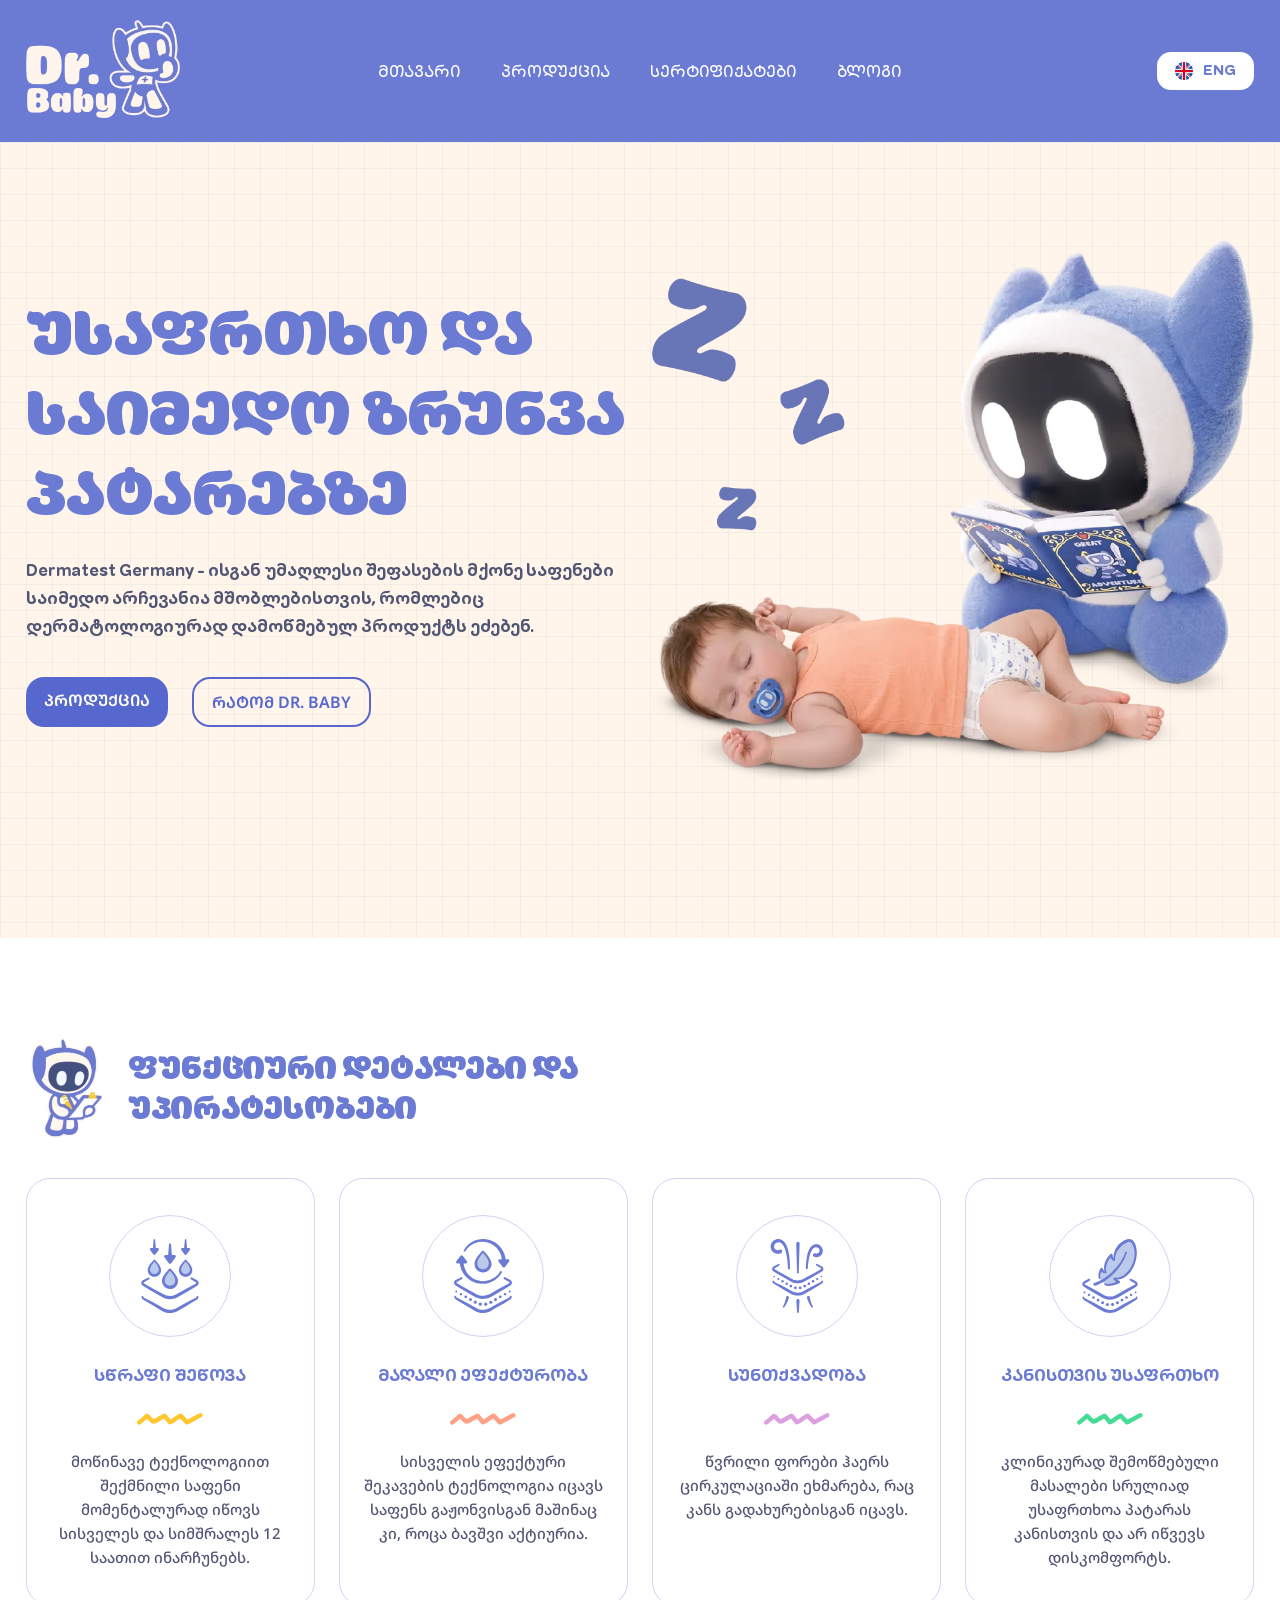
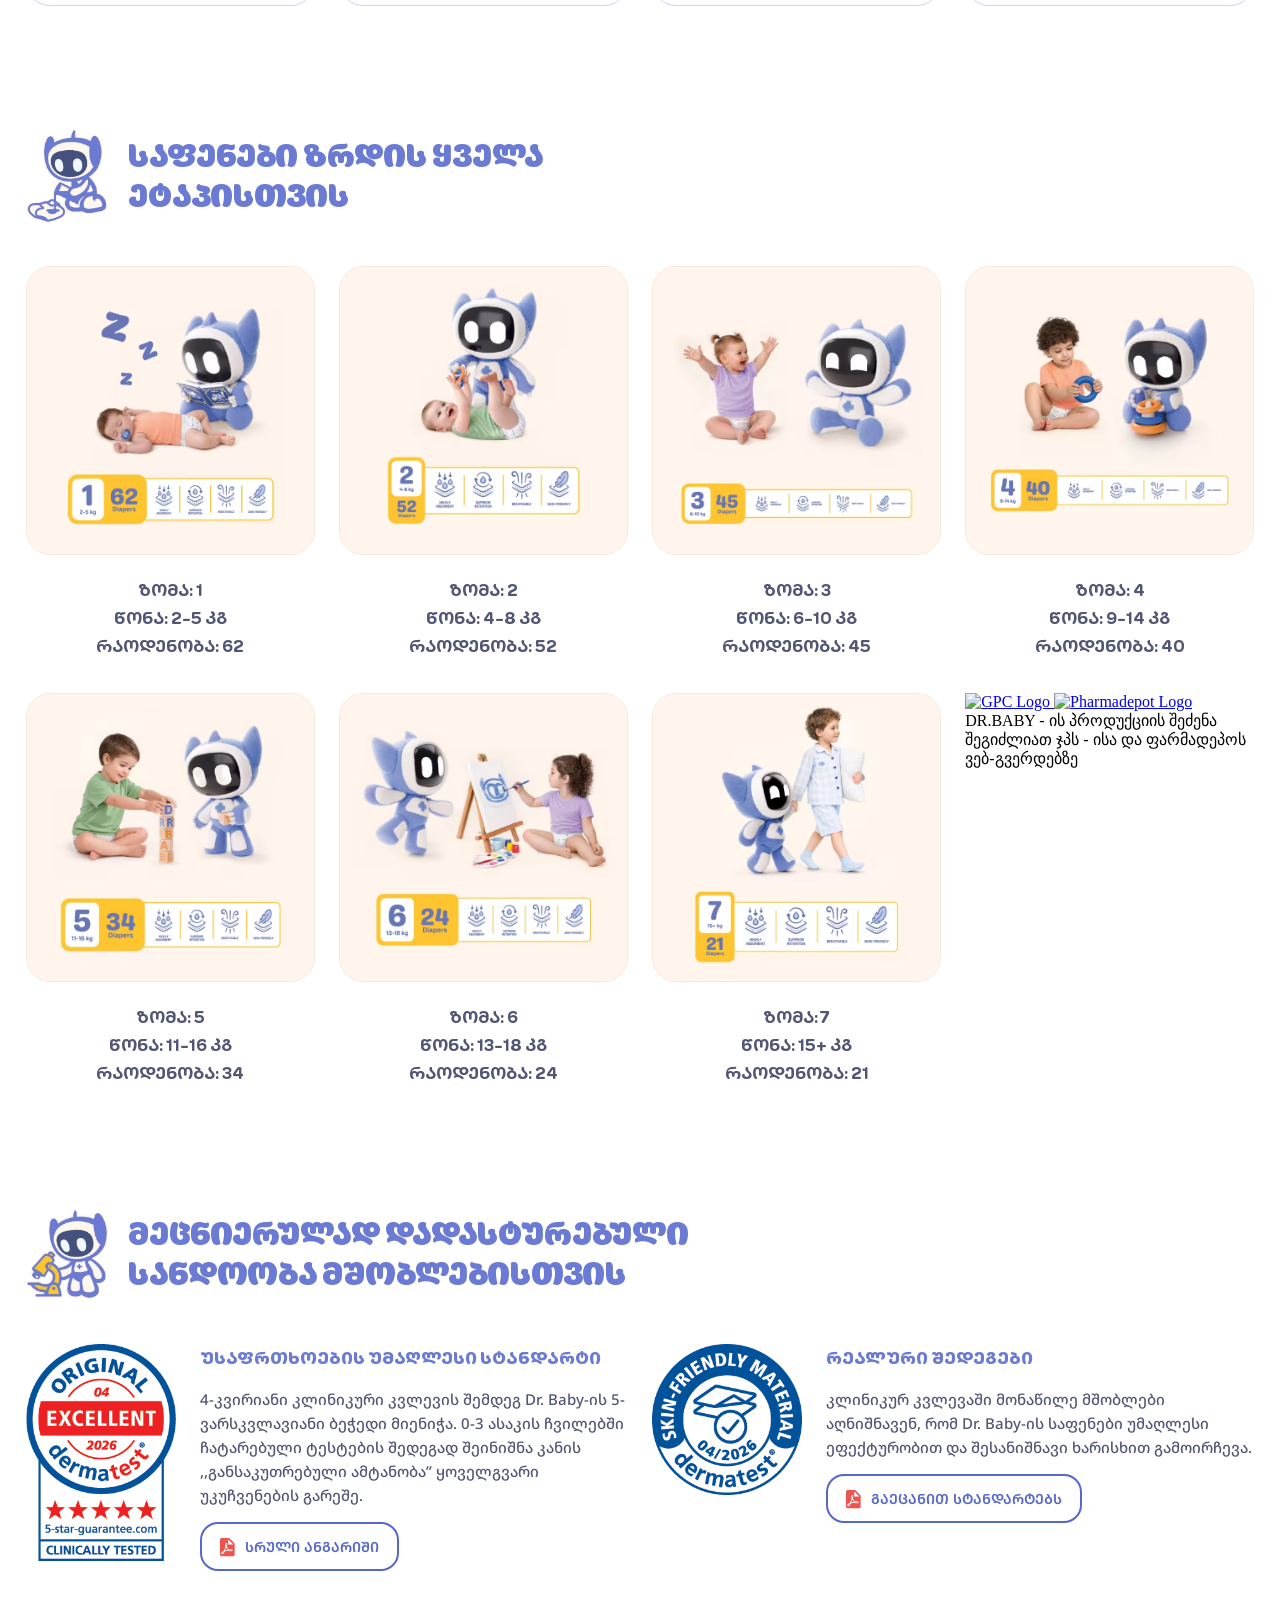
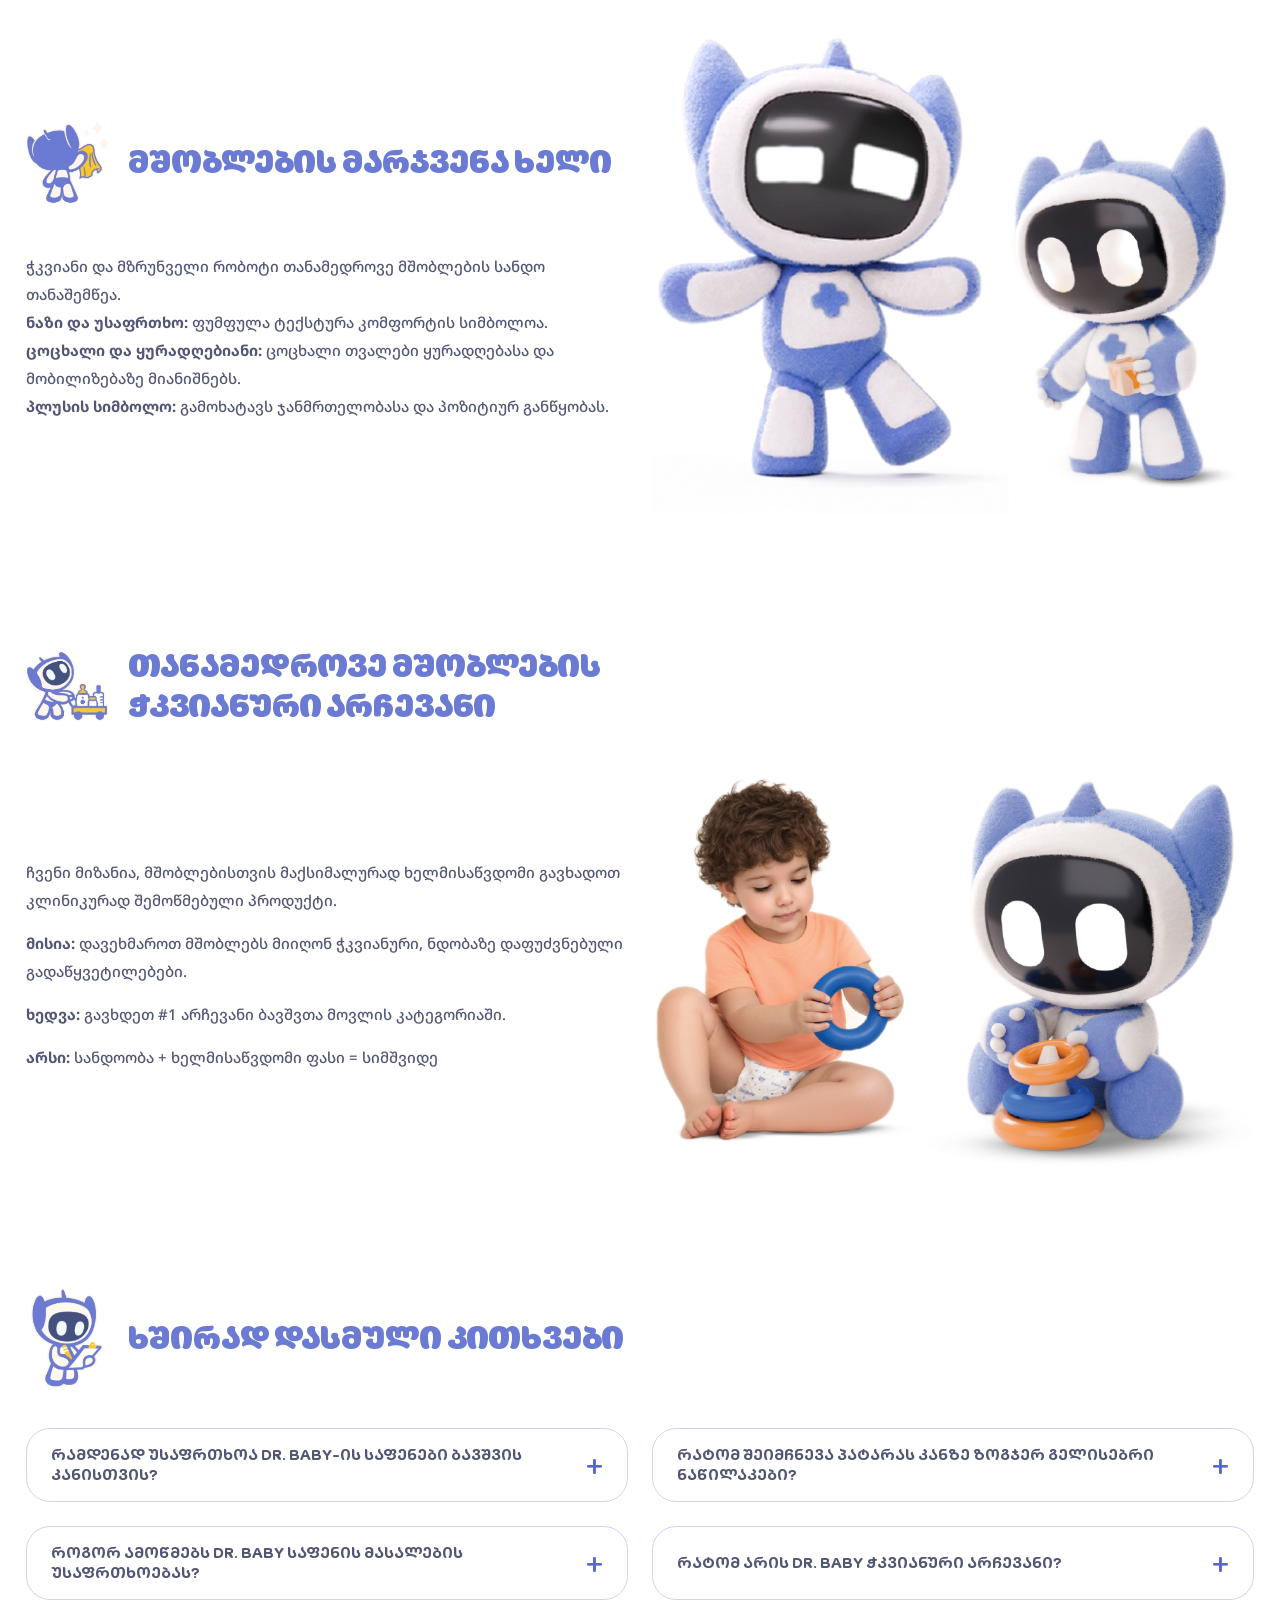
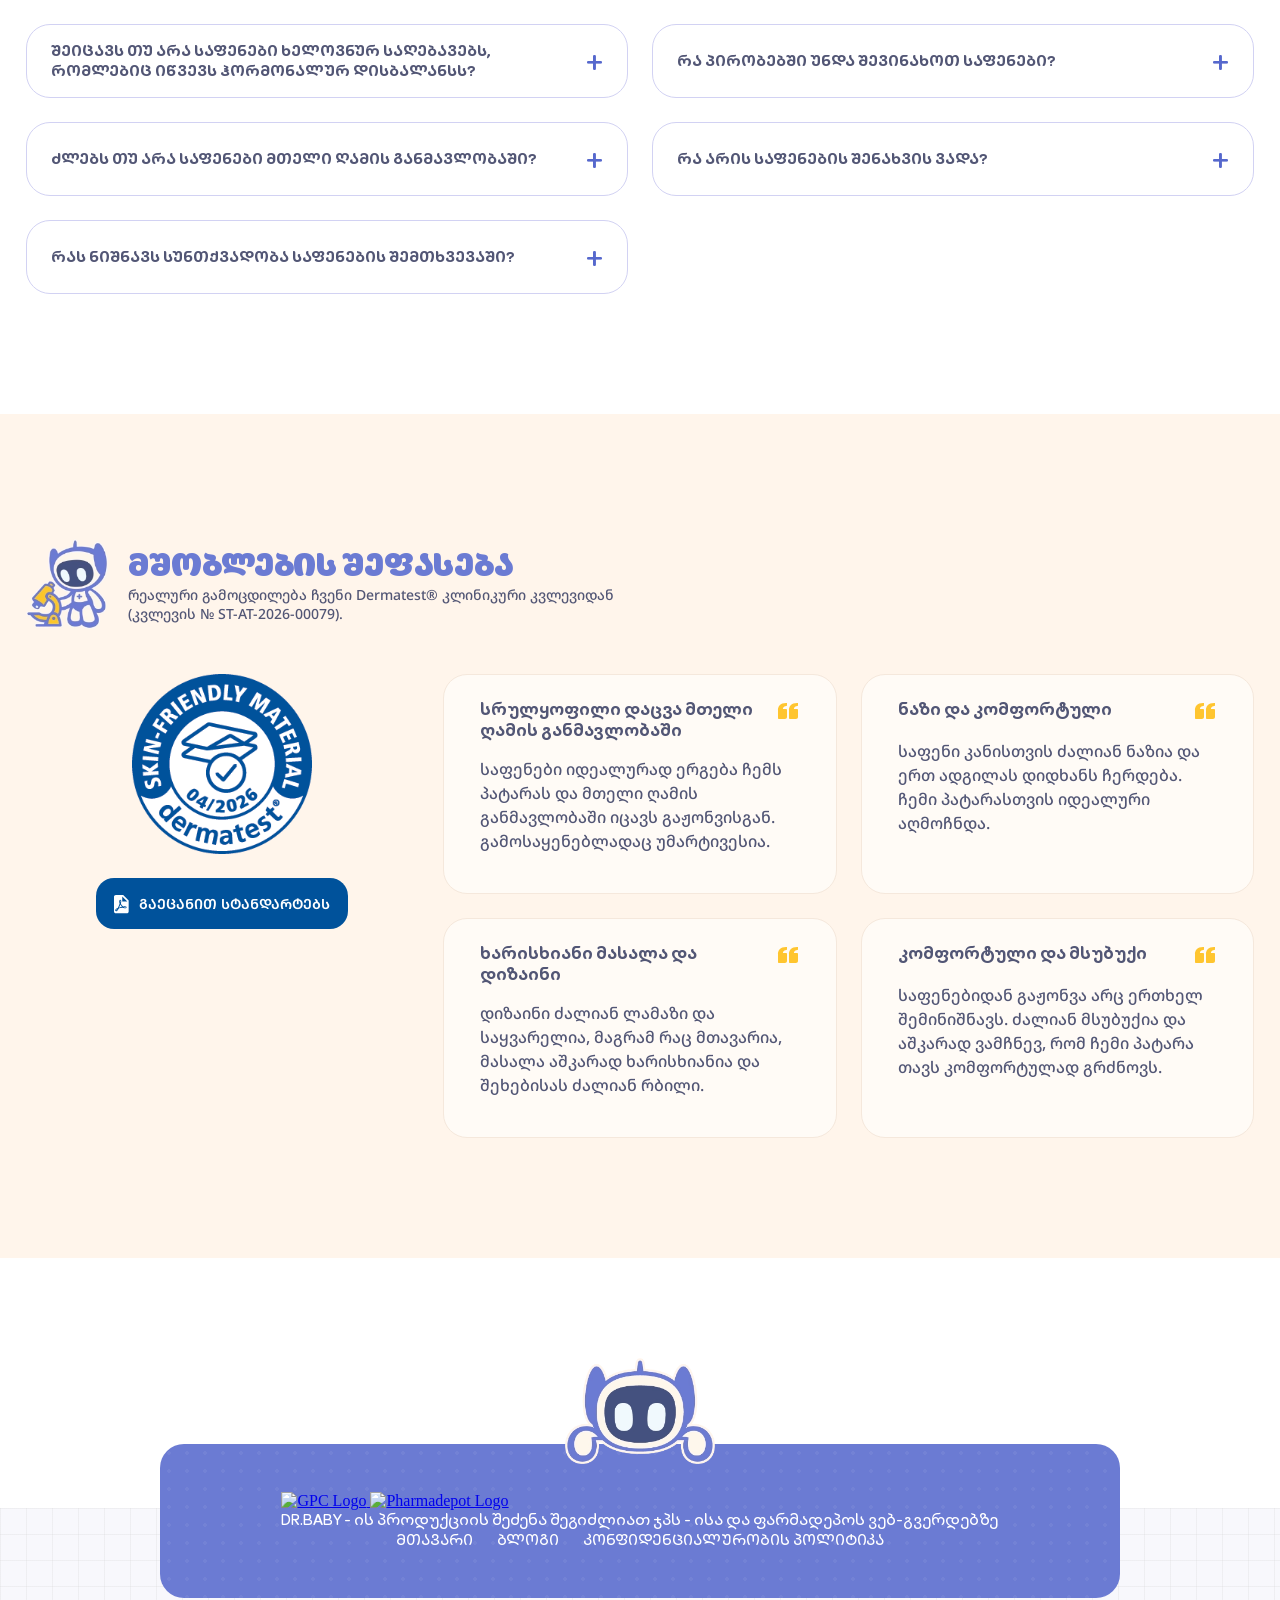
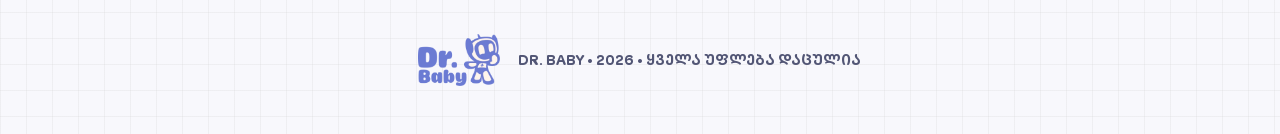
==== commit 0b042702: "Add files via upload" ====
--- a/index.html
+++ b/index.html
@@ -176,13 +176,10 @@
             <section class="products-section">
                 <div class="products-section-ui container">
                     
-                    <div class="section-header section-header-wq">
+                    <div class="section-header">
                         <div class="section-header-lft">
                             <div class="section-mascot products-section-mascot"></div>
                             <h3 class="section-header-h3">საფენები ზრდის ყველა ეტაპისთვის</h3>
-                        </div>
-                        <div class="section-header-rgt">
-                            <p class="section-header-quote">ევროპული სტანდარტებით შექმნილ საფენებს შვიდი ზომა აქვს რაც ნიშნავს, რომ პატარას ზრდის ყოველი ეტაპი კომფორტული იქნება.</p>
                         </div>
                     </div>
 
@@ -286,10 +283,27 @@
                             </div>
                         </div>
 
-                        <!-- <div class="products-card-certificate">
-                            <div class="product-certificate"></div>
-                            <span class="product-claim">12-საათიანი სიმშრალე და Dermatest® Excellent Safety</span>
-                        </div> -->
+                        <div class="product-card">
+                            <div class="product-buy-info-div">
+                                <div class="product-buy-info">
+                                    <div class="product-buy-logos-div">
+                                        <a href="#" target="_blank" class="product-buy-logo-a">
+                                            <img title="GPC"
+                                            alt="GPC Logo"
+                                            class="product-buy-logo"
+                                            src="assets/media/images/gpc-logo-blue.webp">
+                                        </a>
+                                        <a href="#" target="_blank" class="product-buy-logo-a product-buy-logo-ph">
+                                            <img title="Pharmadepot"
+                                            alt="Pharmadepot Logo"
+                                            class="product-buy-logo"
+                                            src="assets/media/images/pharmadepot-logo-color.svg">
+                                        </a>
+                                    </div>
+                                    <span class="product-buy-info-txt">DR.BABY - ის პროდუქციის შეძენა შეგიძლიათ ჯპს - ისა და ფარმადეპოს ვებ-გვერდებზე</span>
+                                 </div>
+                            </div>
+                        </div>
                     
                     </div>
                 
@@ -297,88 +311,13 @@
             </section>
             <!-- /END OF PRODUCTS SECTION -->
 
-            <!--<section class="certificates-section">
-                <div class="certificates-section-ui container">
-
-                    <div class="section-header section-header-wq">
+            <section class="certificates-section-v2">
+                <div class="certificates-section-ui-v2 container">
+
+                    <div class="section-header">
                         <div class="section-header-lft">
                             <div class="section-mascot certificates-section-mascot"></div>
                             <h3 class="section-header-h3">მეცნიერულად დადასტურებული სანდოობა მშობლებისთვის</h3>
-                        </div>
-                        <div class="section-header-rgt">
-                            <div class="section-header-quote-icon"></div>
-                            <p class="section-header-quote">გვჯერა, რომ ნდობა გამჭვირვალობითაა გამართლებული. საფენების ხარისხი შემოწმებული და აღიარებულია დამოუკიდებელი კლინიკური კვლევებით.</p>
-                        </div>
-                    </div>
-
-                    <div class="certificates-ui grid grid-4">
-                        
-                        <div class="certificates">
-                            
-                            <div class="certificate">
-                                <div class="certificate-image-div">
-                                     <img alt=""
-                                     title=""
-                                     class="certificate-image"
-                                     src="assets/media/images/CERTIFICATE-1.webp" alt="">
-                                </div>
-                                <div class="certificate-info">
-                                    <span class="certificate-title">უსაფრთხოების უმაღლესი სტანდარტი</span>
-                                    <p class="certificate-description">4-კვირიანი კლინიკური კვლევის შემდეგ Dr. Baby-ის 5-ვარსკვლავიანი ბეჭედი მიენიჭა. 0-3 ასაკის ჩვილებში ჩატარებული ტესტების შედეგად შეინიშნა კანის ,,განსაკუთრებული ამტანობა” ყოველგვარი უკუჩვენების გარეშე.</p>
-                                    <a href="#" 
-                                       target="_blank"
-                                       class="btn-standard btn-transparent btn-transparent-file certificates-btn">
-                                       <span class="file-btn-icon file-btn-icon-red"></span>
-                                        სრული ანგარიში
-                                    </a>
-                                </div>
-                            </div>
-
-                            <div class="line line-blue certificates-line"></div>
-
-                            <div class="certificate">
-                                <div class="certificate-image-div">
-                                     <img alt=""
-                                     title=""
-                                     class="certificate-image"
-                                     src="assets/media/images/CERTIFICATE-2.webp" alt="">
-                                </div>
-                                <div class="certificate-info">
-                                    <span class="certificate-title">რეალური შედეგები</span>
-                                    <p class="certificate-description">კლინიკურ კვლევაში მონაწილე მშობლები აღნიშნავენ, რომ Dr. Baby-ის საფენები უმაღლესი ეფექტურობით და შესანიშნავი ხარისხით გამოირჩევა.</p>
-                                    <a href="#" 
-                                       target="_blank"
-                                       class="btn-standard btn-transparent btn-transparent-file certificates-btn">
-                                       <span class="file-btn-icon file-btn-icon-red"></span>
-                                        გაეცანით სტანდარტებს
-                                    </a>
-                                </div>
-                            </div>
-
-                        </div>
-                        
-                        <div class="certificates-3d-mascot-div">
-
-                            <div class="certificates-3d-mascot"></div>
-
-                        </div>
-                    
-                    </div>
-                
-                </div>
-            </section>-->
-            <!-- /END OF CERTIFICATES SECTION -->
-
-            <section class="certificates-section-v2">
-                <div class="certificates-section-ui-v2 container">
-
-                    <div class="section-header section-header-wq">
-                        <div class="section-header-lft">
-                            <div class="section-mascot certificates-section-mascot"></div>
-                            <h3 class="section-header-h3">მეცნიერულად დადასტურებული სანდოობა მშობლებისთვის</h3>
-                        </div>
-                        <div class="section-header-rgt">
-                            <p class="section-header-quote">გვჯერა, რომ ნდობა გამჭვირვალობითაა გამართლებული. საფენების ხარისხი შემოწმებული და აღიარებულია დამოუკიდებელი კლინიკური კვლევებით.</p>
                         </div>
                     </div>
 
@@ -426,6 +365,7 @@
 
                 </div>
             </section>
+            <!-- /END OF CERTIFICATES SECTION -->
 
             <section class="mascot-section">
                 <div class="mascot-section-ui container">
@@ -464,13 +404,10 @@
             <section class="about-us-section">
                 <div class="about-us-section-ui container">
 
-                    <div class="section-header section-header-wq mascot-section-header">
+                    <div class="section-header mascot-section-header">
                         <div class="section-header-lft">
                             <div class="section-mascot about-us-section-mascot"></div>
                             <h3 class="section-header-h3">თანამედროვე მშობლების ჭკვიანური არჩევანი</h3>
-                        </div>
-                         <div class="section-header-rgt">
-                            <p class="section-header-quote">შვილის მოვლას თან ახლავს უამრავი შეკითხვა. Dr. Baby ამ შეკითხვებზე მშობლებს მეცნიერულად დადასტურებულ პასუხებს სთავაზობს.</p>
                         </div>
                     </div>
 
@@ -640,20 +577,19 @@
             <section class="ratings-section">
                 <div class="ratings-section-ui container">
 
-                    <div class="section-header">
+                     <div class="section-header">
                         <div class="section-header-lft">
                             <div class="section-mascot certificates-section-mascot"></div>
-                            <h3 class="section-header-h3">მშობლების შეფასება</h3>
+                            <div class="certificates-section-header-info">
+                                <h3 class="section-header-h3">მშობლების შეფასება</h3>
+                                <span class="ratings-disclaimer-txt">რეალური გამოცდილება ჩვენი Dermatest® კლინიკური კვლევიდან <br> (კვლევის № ST-AT-2026-00079).</span>
+                            </div>
                         </div>
                     </div>
 
                     <div class="ratings-ui grid grid-3">
                         
                         <div class="ratings-ui-lft">
-                            
-                            <div class="ratings-disclaimer">
-                                <span class="ratings-disclaimer-txt">რეალური გამოცდილება ჩვენი Dermatest® კლინიკური კვლევიდან კვლევა № STAT-2026-00079</span>
-                            </div>
                             
                             <div class="ratings-certificate">
                                 
@@ -725,7 +661,23 @@
                     <div class="footer-mascot"></div>
                     
                     <div class="footer-top">
-                        <span class="footer-info-txt">სად შეძლებთ DR. Baby - ს საფენების შეძენას</span>
+                        <div class="footer-buy-div">
+                            <div class="footer-buy-logos-div">
+                                <a href="#" target="_blank" class="footer-buy-logo-a">
+                                    <img title="GPC"
+                                    alt="GPC Logo"
+                                    class="footer-buy-logo"
+                                    src="assets/media/images/gpc-logo-white.webp">
+                                </a>
+                                <a href="#" target="_blank" class="footer-buy-logo-a footer-buy-logo-ph">
+                                    <img title="Pharmadepot"
+                                    alt="Pharmadepot Logo"
+                                    class="footer-buy-logo"
+                                    src="assets/media/images/pharmadepot-logo-white.svg">
+                                </a>
+                            </div>
+                            <span class="footer-info-txt">DR.BABY - ის პროდუქციის შეძენა შეგიძლიათ ჯპს - ისა და ფარმადეპოს ვებ-გვერდებზე</span>
+                        </div>
                         <nav class="footer-nav">
                             <ul class="footer-nav-ul">
                                 <li class="footer-nav-li">
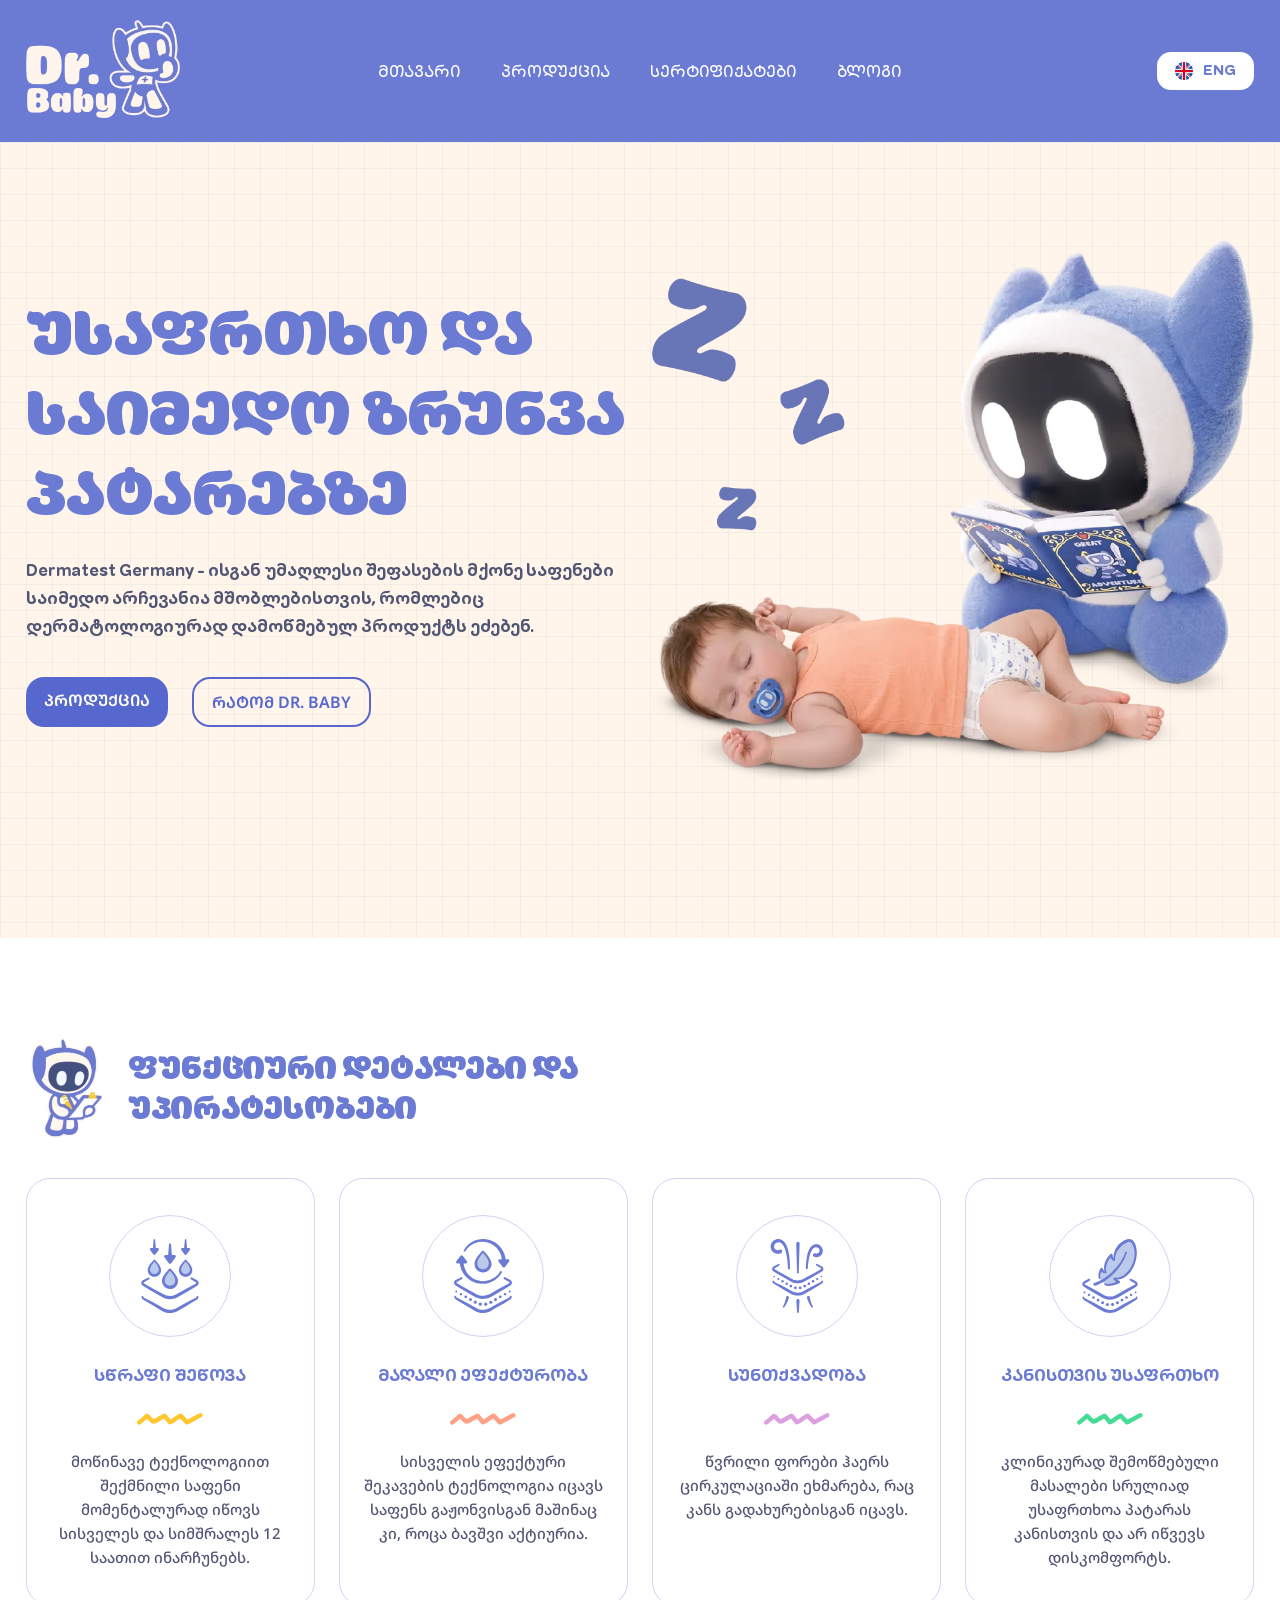
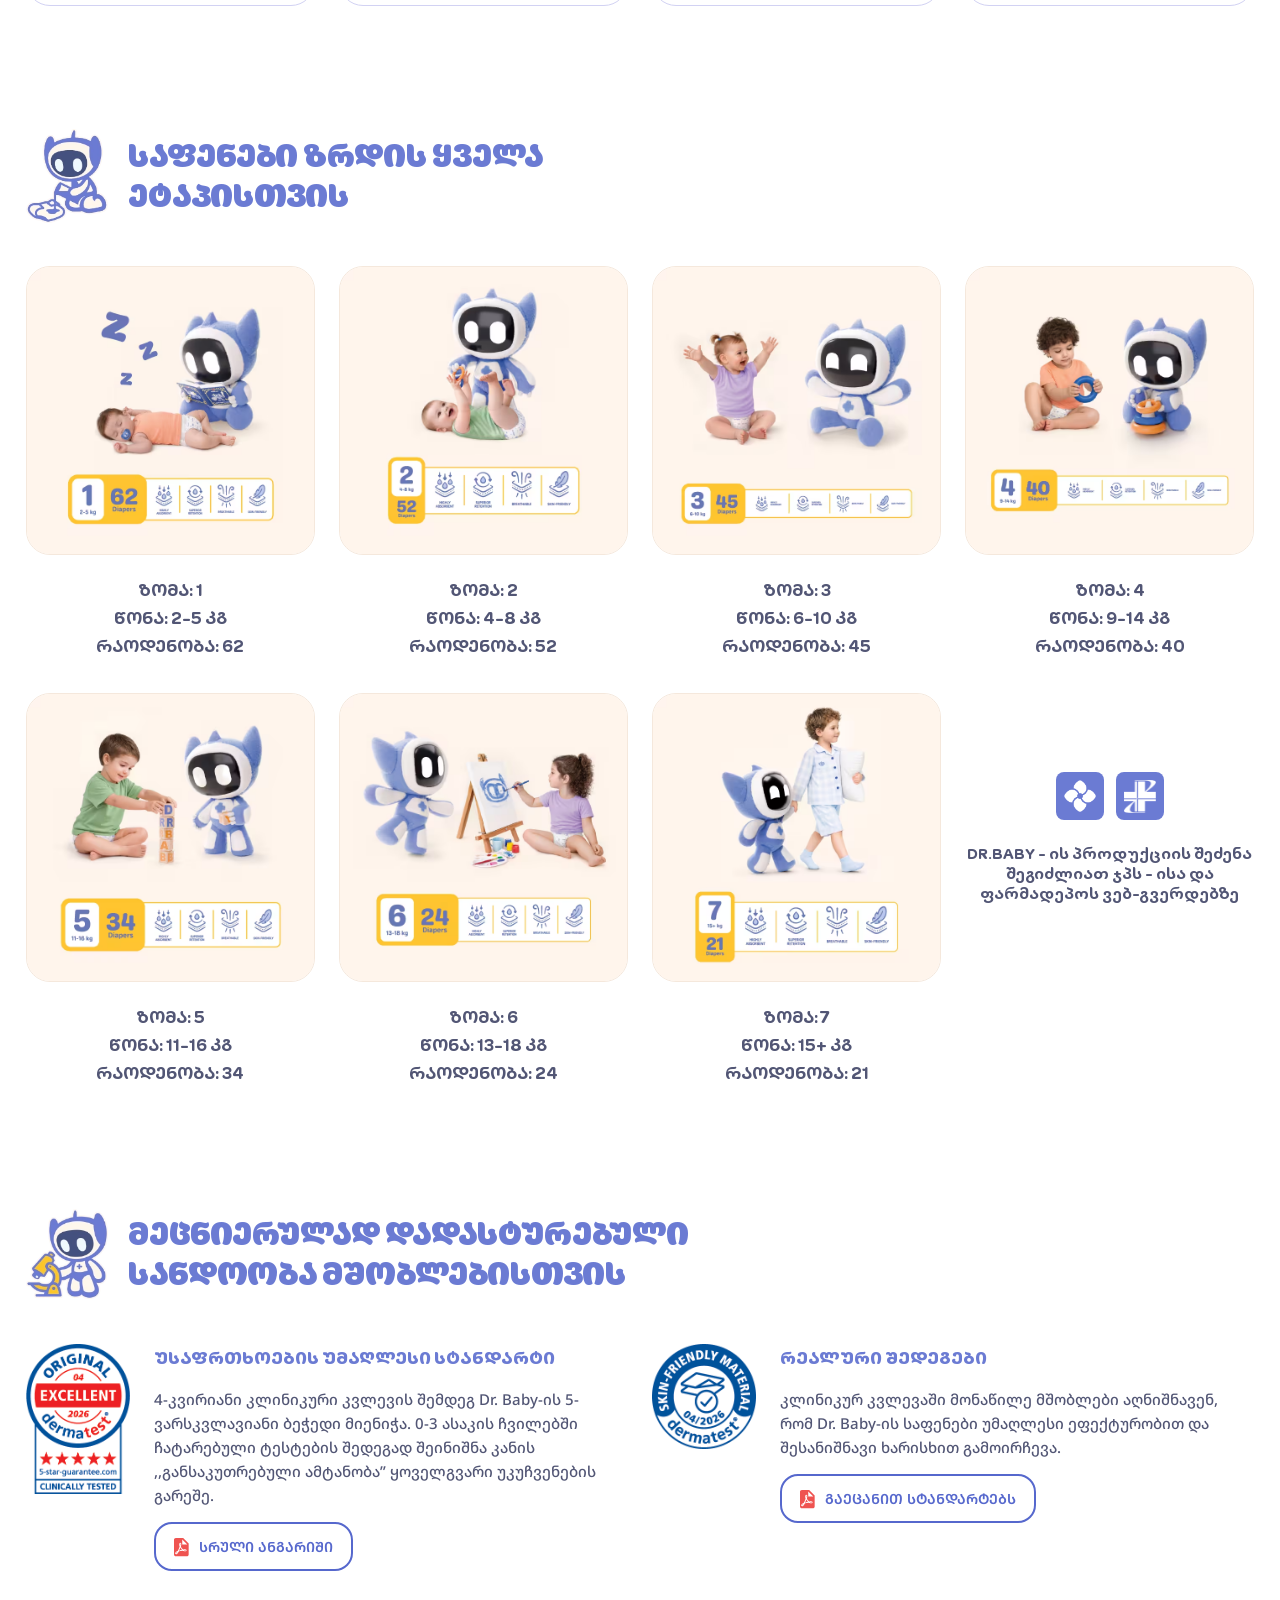
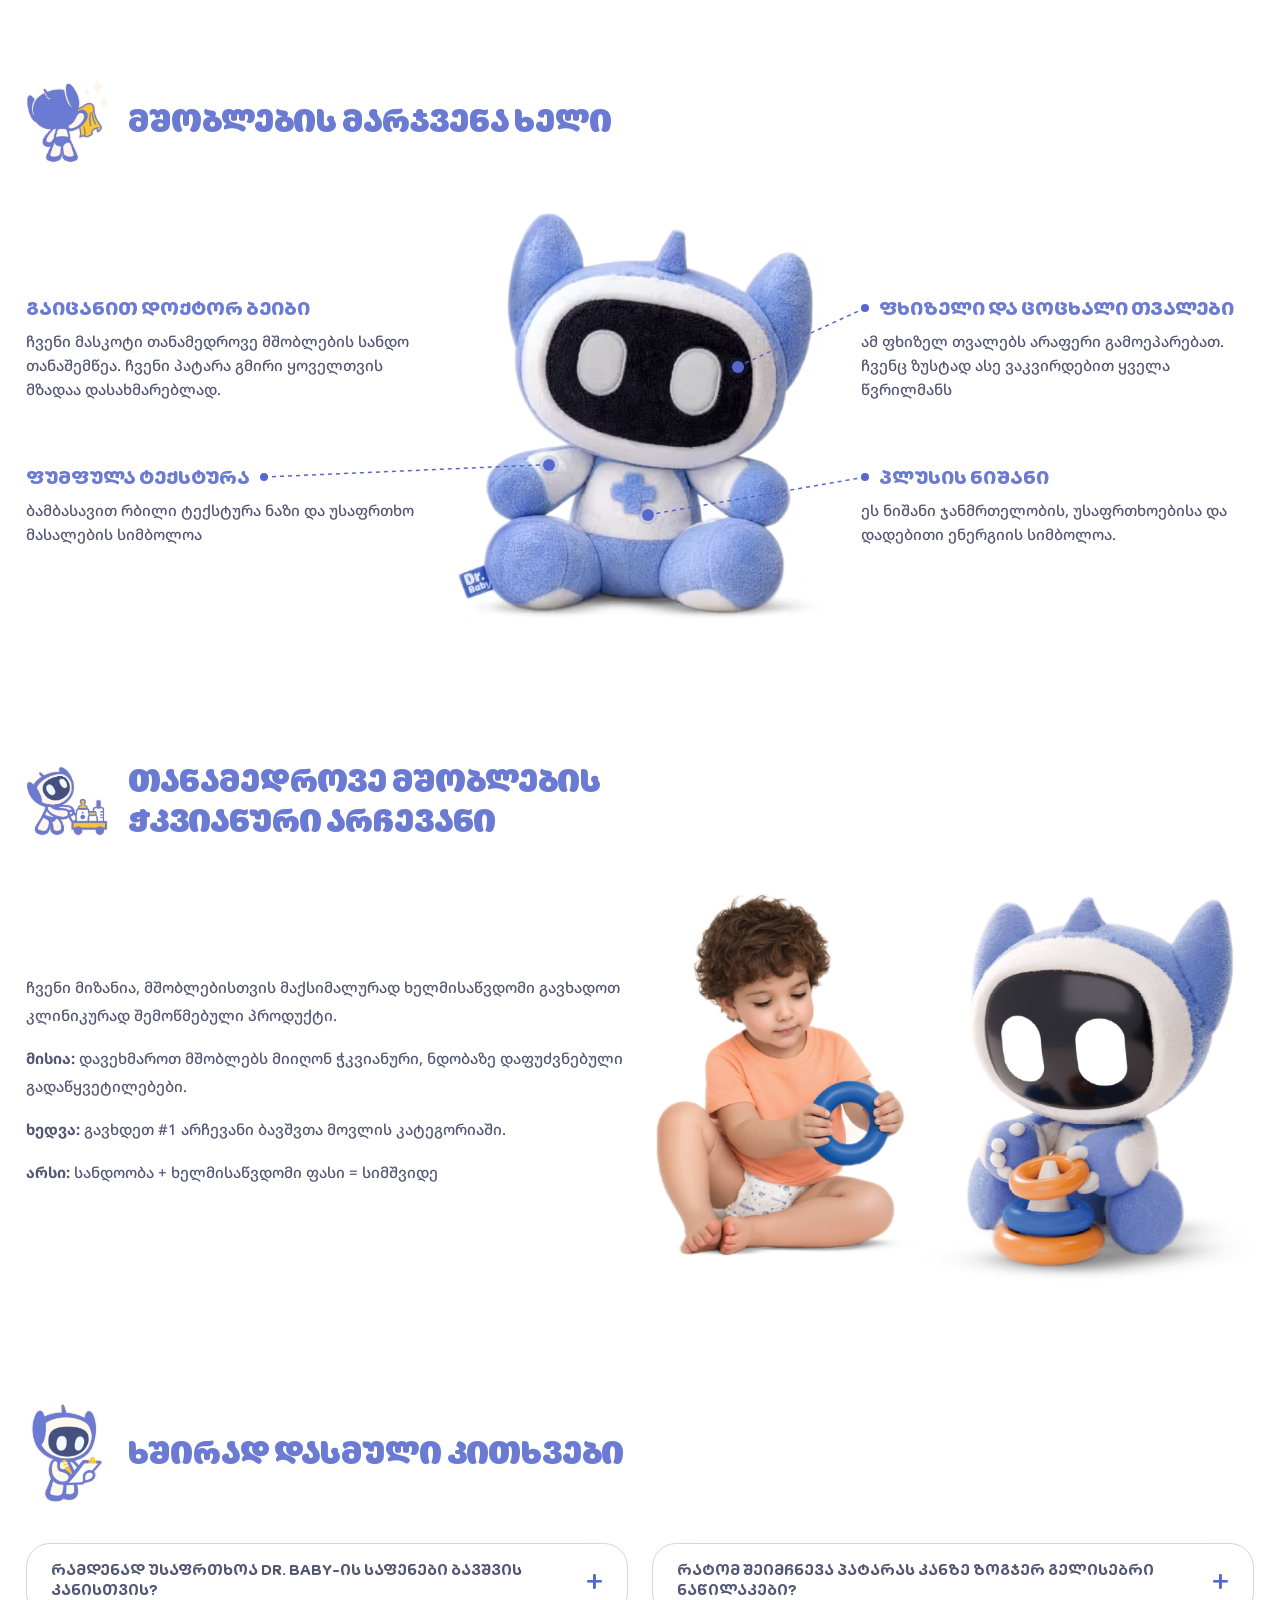
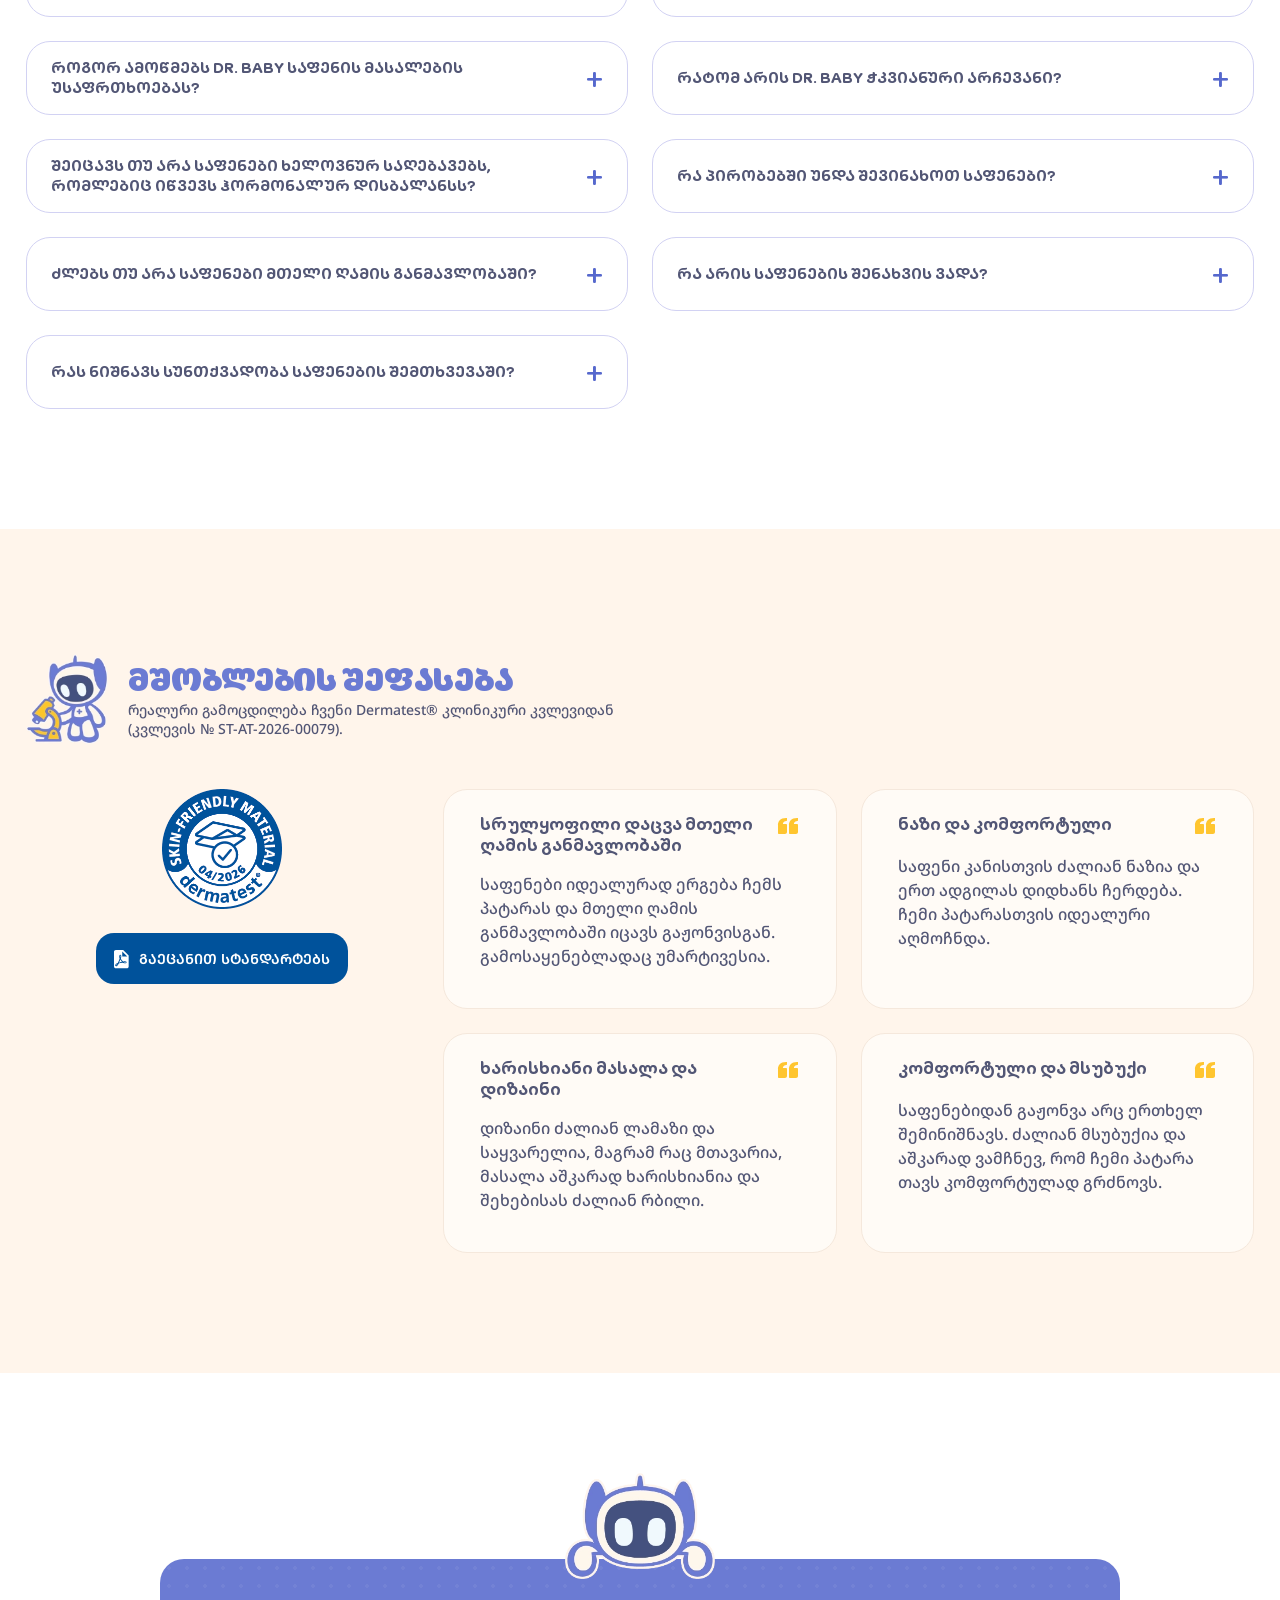
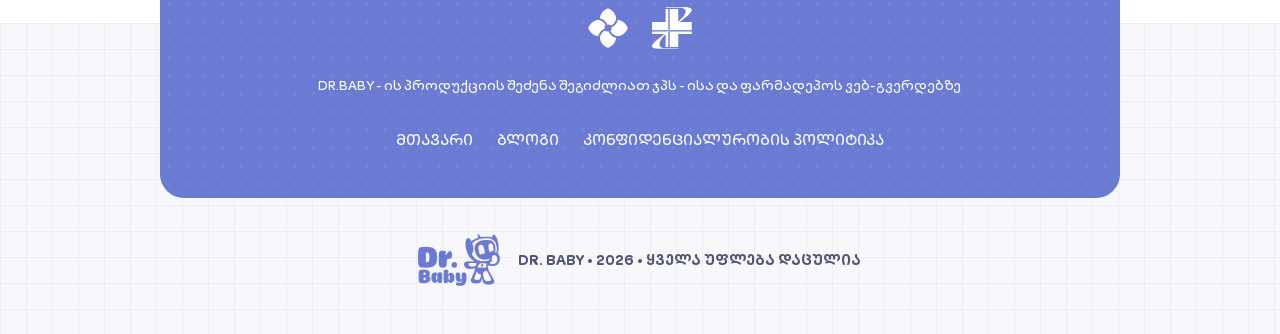
==== commit a9a32411: "Add files via upload" ====
--- a/index.html
+++ b/index.html
@@ -291,13 +291,13 @@
                                             <img title="GPC"
                                             alt="GPC Logo"
                                             class="product-buy-logo"
-                                            src="assets/media/images/gpc-logo-blue.webp">
+                                            src="assets/media/images/gpc-logo-white.png">
                                         </a>
                                         <a href="#" target="_blank" class="product-buy-logo-a product-buy-logo-ph">
                                             <img title="Pharmadepot"
                                             alt="Pharmadepot Logo"
                                             class="product-buy-logo"
-                                            src="assets/media/images/pharmadepot-logo-color.svg">
+                                            src="assets/media/images/pharmadepot-logo-white.webp">
                                         </a>
                                     </div>
                                     <span class="product-buy-info-txt">DR.BABY - ის პროდუქციის შეძენა შეგიძლიათ ჯპს - ისა და ფარმადეპოს ვებ-გვერდებზე</span>
@@ -370,30 +370,55 @@
             <section class="mascot-section">
                 <div class="mascot-section-ui container">
 
-                    <div class="about-mascot-content grid grid-2">
-                        
-                        <div class="about-mascot-content-lft">
-
-                            <div class="section-header mascot-section-header">
-                                <div class="section-header-lft">
-                                    <div class="section-mascot mascot-section-mascot"></div>
-                                    <h3 class="section-header-h3">მშობლების მარჯვენა ხელი</h3>
-                                </div>
-                            </div>
-
-                            <div class="about-mascot-txt-div">
-                                <p class="about-mascot-txt">ჭკვიანი და მზრუნველი რობოტი თანამედროვე მშობლების სანდო თანაშემწეა.
-                                    <br><b>ნაზი და უსაფრთხო:</b> ფუმფულა ტექსტურა კომფორტის სიმბოლოა. 
-                                    <br><b>ცოცხალი და ყურადღებიანი:</b> ცოცხალი თვალები ყურადღებასა და მობილიზებაზე მიანიშნებს. 
-                                    <br><b>პლუსის სიმბოლო:</b> გამოხატავს ჯანმრთელობასა და პოზიტიურ განწყობას. 
-                                </p>
-                            </div>
-                        
-                        </div>
-                        
-                        <div class="about-mascot-content-rgt">
-                            <div class="about-mascot-3d-mascot"></div>
-                        </div>
+                    <div class="section-header mascot-section-header">
+                        <div class="section-header-lft">
+                            <div class="section-mascot mascot-section-mascot"></div>
+                            <h3 class="section-header-h3">მშობლების მარჯვენა ხელი</h3>
+                        </div>
+                    </div>
+
+                    <div class="diagram" id="diagram">
+
+                        <div class="col left">
+                            <div class="feature">
+                                <span>გაიცანით დოქტორ ბეიბი</span>
+                                <p>ჩვენი მასკოტი თანამედროვე მშობლების სანდო თანაშემწეა. ჩვენი პატარა გმირი ყოველთვის მზადაა დასახმარებლად. </p>
+                            </div>
+                            <div class="feature" data-dot="dot-cuff">
+                                <span><div class="bullet"></div>ფუმფულა ტექსტურა</span>
+                                <p>ბამბასავით რბილი ტექსტურა ნაზი და უსაფრთხო მასალების სიმბოლოა</p>
+                            </div>
+                        </div>
+
+                        <div class="image-col">
+                            <div class="image-wrap" id="imageWrap">
+
+                                <img 
+                                alt=""
+                                title=""
+                                class="mascot-section-toy-img"
+                                src="assets/media/images/Mascot-Toy-Transparent-W-Shadows.avif" >
+
+                                <span class="dot" id="dot-eye"></span>
+                                <span class="dot" id="dot-cross"></span>
+                                <span class="dot" id="dot-cuff"></span>
+                            
+                            </div>
+                        </div>
+
+                        <!-- RIGHT TEXT -->
+                        <div class="col right">
+                            <div class="feature" data-dot="dot-eye">
+                                <span><div class="bullet"></div>ფხიზელი და ცოცხალი თვალები</span>
+                                <p>ამ ფხიზელ თვალებს არაფერი გამოეპარებათ. ჩვენც ზუსტად ასე ვაკვირდებით ყველა წვრილმანს</p>
+                            </div>
+                            <div class="feature" data-dot="dot-cross">
+                                <span><div class="bullet"></div>პლუსის ნიშანი</span>
+                                <p>ეს ნიშანი ჯანმრთელობის, უსაფრთხოებისა და დადებითი ენერგიის სიმბოლოა.</p>
+                            </div>
+                        </div>
+
+                        <svg class="connectors" id="connectors"></svg>
                     
                     </div>
 
@@ -667,13 +692,13 @@
                                     <img title="GPC"
                                     alt="GPC Logo"
                                     class="footer-buy-logo"
-                                    src="assets/media/images/gpc-logo-white.webp">
+                                    src="assets/media/images/gpc-logo-white.png">
                                 </a>
                                 <a href="#" target="_blank" class="footer-buy-logo-a footer-buy-logo-ph">
                                     <img title="Pharmadepot"
                                     alt="Pharmadepot Logo"
                                     class="footer-buy-logo"
-                                    src="assets/media/images/pharmadepot-logo-white.svg">
+                                    src="assets/media/images/pharmadepot-logo-white.webp">
                                 </a>
                             </div>
                             <span class="footer-info-txt">DR.BABY - ის პროდუქციის შეძენა შეგიძლიათ ჯპს - ისა და ფარმადეპოს ვებ-გვერდებზე</span>
--- a/assets/css/main.css
+++ b/assets/css/main.css
@@ -87,7 +87,7 @@
 
 .hero-section { padding: var(--section-padding-06-12); }
 .features-section { padding: var(--section-padding-10-12); }
-.certificates-section-v2 { padding: var(--section-padding-12-06); }
+.certificates-section-v2 { padding: var(--section-padding-12-10); }
 .about-us-section { padding: var(--section-padding-12-12); }
 .faq-section { padding: var(--section-padding-0-12) }
 .ratings-section { padding: var(--section-padding-12-12); }
@@ -538,8 +538,7 @@
     align-items: center;
 }
 
-.product-card-info-txt,
-.product-claim {
+.product-card-info-txt {
     font-size: 18px;
     color: var(--main-txt);
     text-transform: uppercase;
@@ -548,6 +547,46 @@
     font-weight: var(--font-weight-semibold);
 }
 
+.product-buy-info-div {
+    display: flex;
+    aspect-ratio: 1 / 1;
+    flex-direction: column;
+    justify-content: center;
+}
+
+.product-buy-info {
+    display: flex;
+    gap: 24px;
+    text-align: center;
+    flex-direction: column;
+}
+
+.product-buy-info-txt {
+    color: var(--main-txt);
+    font-family: var(--font-primary);
+    font-weight: var(--font-weight-semibold);
+}
+
+.product-buy-logos-div {
+    display: flex;
+    gap: 12px;
+    justify-content: center;
+}
+
+.product-buy-logo-a {
+    display: block;
+    width: 32px;
+    height: 32px;
+    padding: 8px;
+    border-radius: 8px;
+    text-decoration: none;
+    background-color: #6B7BD3;
+}
+
+.product-buy-logo {
+    width: 100%;
+}
+
 /*
 |---------------------------------------------------------
 | CERTIFICATES SECTION                             1440PX
@@ -570,30 +609,31 @@
     grid-column: span 3; 
 }
 
-.certificate {
+.certificate-v1 {
     display: flex;
     gap: 24px;
-}
-
-.certificate-image-div {
-    width: 15%;
+    flex-direction: row;
+}
+
+.certificate-v1-image-div {
+    width: 18%;
     height: auto;
 }
 
-.certificate-image {
-    width: 100%;
+.certificate-image-v1 {
+    width: 100%;
+    height: auto;
+}
+
+.certificate-info-v1 {
+    display: flex;
+    width: 82%;
+    flex-direction: column;
+    align-items: flex-start;
 }
 
 .certificates-btn {
     width: auto;
-}
-
-.certificate-info {
-    width: 85%;
-    display: flex;
-    gap: 6px;
-    flex-direction: column;
-    align-items: flex-start;
 }
 
 .certificate-title {
@@ -625,72 +665,116 @@
 
 /*
 |---------------------------------------------------------
-| CERTIFICATES SECTION V2                          1440PX
+| ABOUT MASCOT SECTION                             1440PX
 |---------------------------------------------------------
 |
 */
 
-.certificate-v1 {
-    display: flex;
-    gap: 24px;
-    flex-direction: row;
-}
-
-.certificate-v1-image-div {
-    width: 26%;
-    height: auto;
-}
-
-.certificate-image-v1 {
-    width: 100%;
-    height: auto;
-}
-
-.certificate-info-v1 {
-    display: flex;
-    width: 74%;
-    flex-direction: column;
-    align-items: flex-start;
-}
-
-/*
-|---------------------------------------------------------
-| ABOUT MASCOT SECTION                             1440PX
-|---------------------------------------------------------
-|
-*/
-
 .mascot-section-mascot {
     background-image: url('../media/images/drbaby-mascot-small-4.webp');
 }
 
-.about-mascot-content-lft {
-    display: flex;
+.diagram {
+    position: relative;              
+    display: grid;
+    gap: 24px;
+    justify-content: space-between;
+    grid-template-columns: repeat(3, 1fr);
+    grid-template-areas: "left image right";
+}
+
+.col {               
+    display: flex;
+    gap: 64px;
     flex-direction: column;
     justify-content: center;
 }
-
-.about-mascot-txt {
+  
+.col.left { 
+    grid-area: left; 
+}
+.col.right { 
+    grid-area: right; 
+}
+
+.feature span {
+    display: flex;
+    align-items: center;
+    gap: 10px;
+    font-size: 20px;
+    margin: 0 0 8px;
+    color: var(--main-purple);
+    font-family: var(--font-primary);
+    font-weight: var(--font-weight-bold);
+    text-transform: uppercase;
+    font-feature-settings: "case" on;
+}
+
+.col.left .feature span { 
+    flex-direction: row-reverse; 
+    justify-content: flex-end; 
+}
+
+.feature p {
+    margin: 0;
     font-size: 15px;
-    line-height: 28px;
-    margin-top: 0;
+    line-height: 24px;
     color: var(--main-txt);
     font-family: var(--font-regular);
     font-weight: var(--font-weight-medium);
 }
 
-.about-mascot-content-rgt {
-    max-height: 496px;
-}
-
-.about-mascot-3d-mascot {
+.col.left .feature p, .col.left .feature span { text-align: left; }
+
+.bullet {
+    width: 8px;
+    height: 8px;
+    border-radius: 50%;
+    background: var(--purple-darker);
+    flex: none;
+}
+
+.image-col { 
+    grid-area: image; 
+    position: relative; 
+}
+
+.image-wrap { 
+    position: relative; 
+    width: 100%; 
+}
+
+.mascot-section-toy-img {
+    width: 100%;
+}
+
+.dot {
+    position: absolute;
+    width: 12px;
+    height: 12px;
+    border-radius: 50%;
+    background: var(--purple-darker);
+    box-shadow: 0 0 0 4px rgba(47,87,201,0.15);
+    transform: translate(-50%,-50%);
+}
+
+#dot-eye { top:37%; left:75%; }
+#dot-cross { top:72.5%; left:52%; }
+#dot-cuff { top:60.5%; left:27%; }
+
+svg.connectors {
+    position: absolute;
+    inset: 0;
     width: 100%;
     height: 100%;
-    aspect-ratio:  617 / 496;
-    background-position: right;
-    background-repeat: no-repeat;
-    background-size: contain;
-    background-image: url('../media/images/drbaby-3d-mascot-6.webp');
+    pointer-events: none;
+    overflow: visible;
+}
+  
+.connector-line {
+    stroke: var(--purple-darker);
+    stroke-width: 1.5;
+    stroke-dasharray: 4 4;
 }
 
 /*
@@ -840,7 +924,6 @@
 
 .ratings-disclaimer-txt {
     font-size: 14px;
-    
     color: var(--main-txt);
     font-family: var(--font-regular);
     font-weight: var(--font-weight-mediumregular);
@@ -856,7 +939,7 @@
 .ratings-certificate-img {
     width: 100%;
     height: auto;
-    max-width: 180px;
+    max-width: 120px;
 }
 
 .ratings-btn {
@@ -954,7 +1037,30 @@
     background-size: 18px 18px;
 }
 
+.footer-buy-div {
+    display: flex;
+    gap: 24px;
+    flex-direction: column;
+    align-items: center;
+}
+
+.footer-buy-logos-div {
+    display: flex;
+    gap: 24px;
+    align-items: center;
+    justify-content: center;
+}
+
+.footer-buy-logo-a {
+    max-width: 40px;
+}
+
+.footer-buy-logo {
+    width: 100%;
+}
+
 .footer-info-txt {
+    font-size: 14px;
     margin-bottom: 36px;
     text-decoration: none;
     color: var(--full-white);
--- a/assets/css/responsive.css
+++ b/assets/css/responsive.css
@@ -269,24 +269,18 @@
     |
     */
 
-    .about-mascot-content {
-        grid-template-columns: repeat(3, 1fr);
-    }
-
-    .about-mascot-content-lft {
-        grid-column: span 2; 
-    }
-
-    .about-mascot-content-rgt {
-        max-height: none;
-        grid-column: span 1;
-    }
-
-    .about-mascot-3d-mascot {
-        width: 100%;
-        aspect-ratio: auto;
-        background-position: center;
-    }
+    .diagram {
+        display: block;
+    }
+
+    .image-col {
+        margin: 36px auto 24px;
+        max-width: 360px;
+    }
+
+    #dot-eye { top: 37%; left: 30%; }
+    #dot-cross { top: 72.5%; left: 52%; }
+    #dot-cuff { top: 10%; left: 27%; }
 
     /*
     |---------------------------------------------------------
@@ -368,18 +362,6 @@
     |
     */
 
-    .about-mascot-content {
-        gap: 24px 0;
-        grid-template-columns: repeat(1, 1fr);
-    }
-
-    .about-mascot-content-rgt {
-        min-height: 200px;
-    }
-
-    .about-mascot-3d-mascot {
-        background-position: center;
-    } 
 
     /*
     |---------------------------------------------------------
@@ -466,8 +448,6 @@
         width: 100px;
     }
 
-
-
     /*
     |---------------------------------------------------------
     | HERO SECTION                                      568PX
@@ -493,7 +473,15 @@
     */
 
     .features-cards {
-        grid-template-columns: repeat(1, 1fr);
+        gap: 12px;
+        overflow-x: scroll;
+        grid-template-columns: unset;
+        grid-auto-flow: column;
+        grid-auto-columns: 1fr;
+    }
+
+    .features-card {
+        min-width: 300px
     }
 
     /*
@@ -504,40 +492,20 @@
     */
 
     .product-cards {
-        grid-template-columns: repeat(1, 1fr);
+        gap: 12px;
+        overflow-x: scroll;
+        grid-template-columns: unset;
+        grid-auto-flow: column;
+        grid-auto-columns: 1fr;
+    }
+
+    .product-card {
+        min-width: 300px;
     }
 
     /*
     |---------------------------------------------------------
     | CERTIFICATES SECTION                             568PX
-    |---------------------------------------------------------
-    |
-    */
-
-    .certificate {
-        flex-direction: column;
-    }
-
-    .certificate-image-div {
-        width: 100%;
-        justify-content: center;
-        align-items: center;
-        text-align: center;
-    }
-
-    .certificate-image {
-        max-width: 140px;
-    }
-
-    .certificate-info {
-        width: 100%;
-        text-align: center;
-        align-items: center;
-    }
-
-    /*
-    |---------------------------------------------------------
-    | CERTIFICATES SECTION V2                           568PX
     |---------------------------------------------------------
     |
     */
@@ -570,13 +538,25 @@
     |
     */
     
-    .about-mascot-txt  {
-        text-align: center;
-    }
-
-    /*
-    |---------------------------------------------------------
-    | ABOUT US SECTION                                 1024PX
+    .col {               
+        gap: 24px;
+    }
+
+    .feature, .feature p, .col.left .feature p, .col.left .feature span {
+        text-align: center;
+    }
+
+    .feature span {
+        display: unset;
+    }
+
+    .bullet, .dot, #connectors {
+         display: none;
+    }
+
+    /*
+    |---------------------------------------------------------
+    | ABOUT US SECTION                                  568PX
     |---------------------------------------------------------
     |
     */
@@ -587,6 +567,25 @@
 
     /*
     |---------------------------------------------------------
+    | RATINGS SECTION                                   568PX
+    |---------------------------------------------------------
+    |
+    */
+
+    .ratings-ui-rgt {
+        gap: 12px;
+        overflow-x: scroll;
+        grid-template-columns: unset;
+        grid-auto-flow: column;
+        grid-auto-columns: 1fr;
+    }
+
+    .rating-card {
+        min-width: 300px;
+    }
+
+    /*
+    |---------------------------------------------------------
     | MAIN FOOTER                                       568PX
     |---------------------------------------------------------
     |
